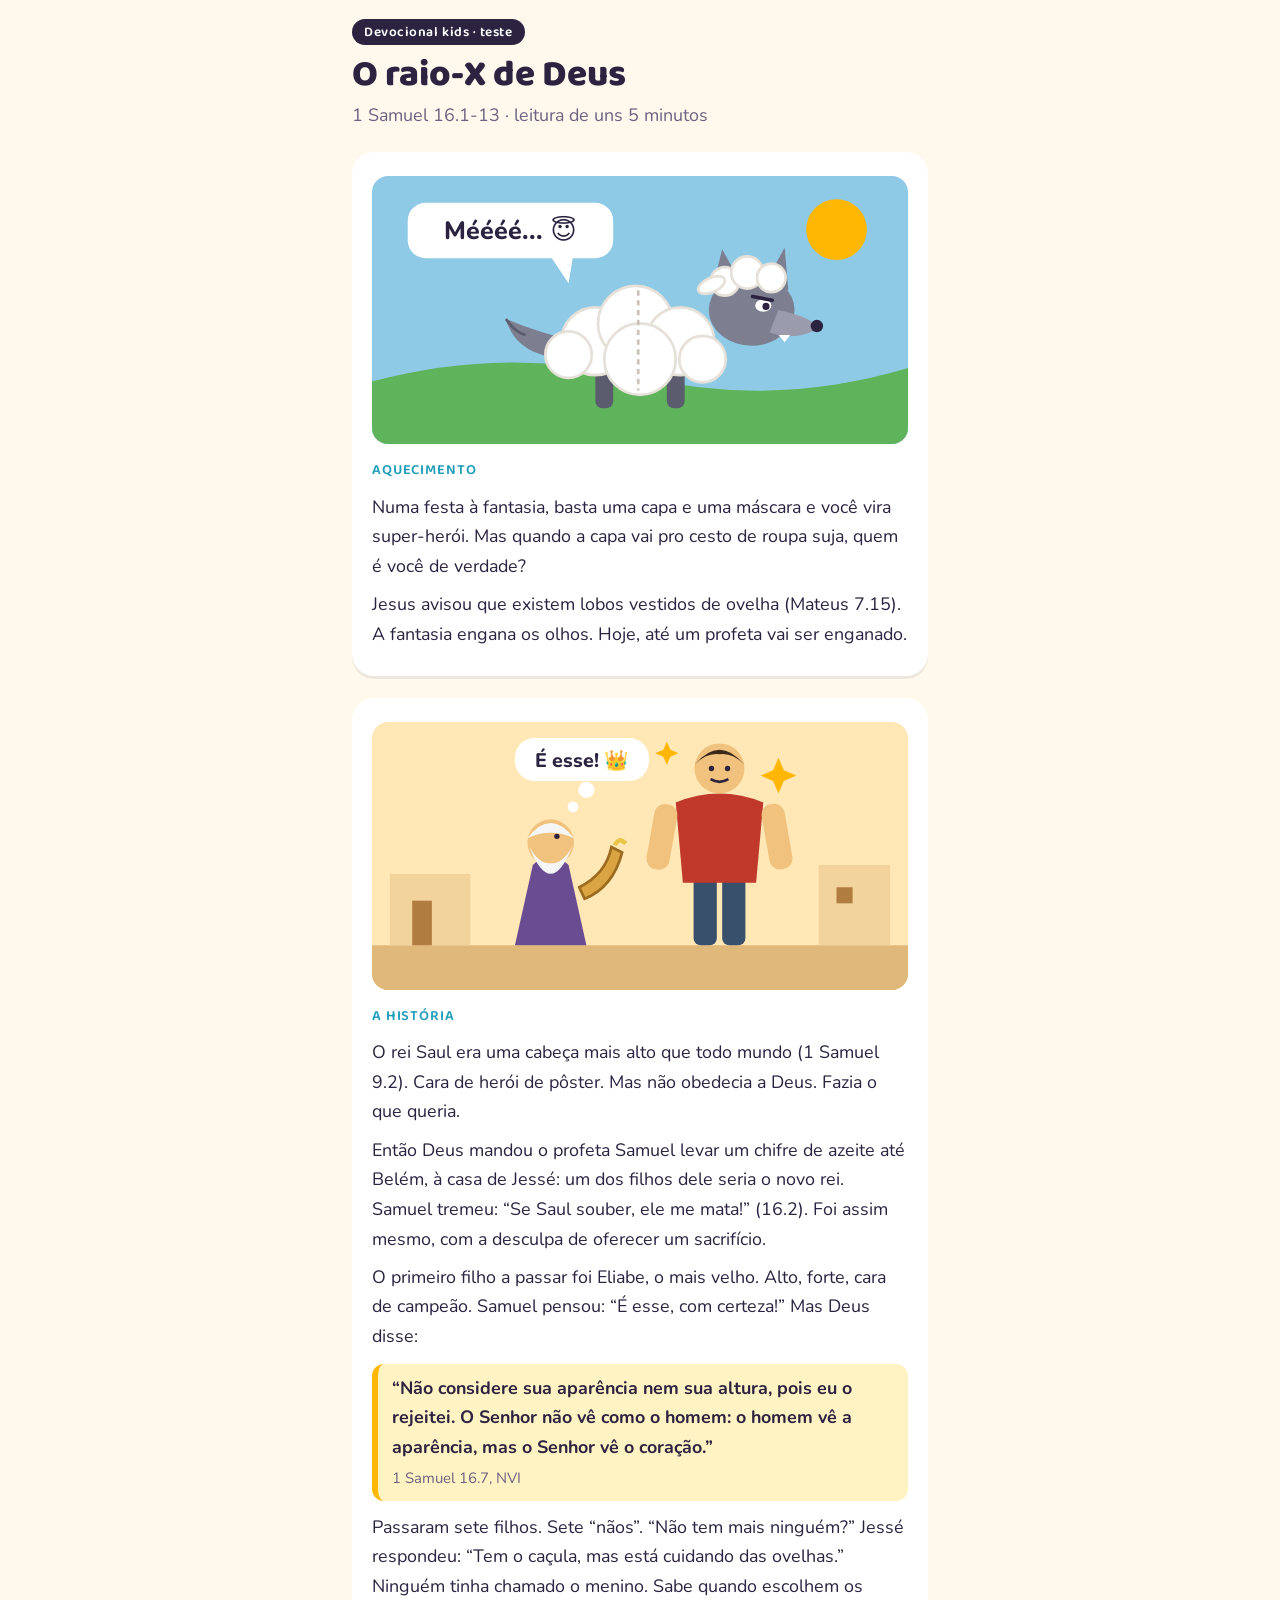
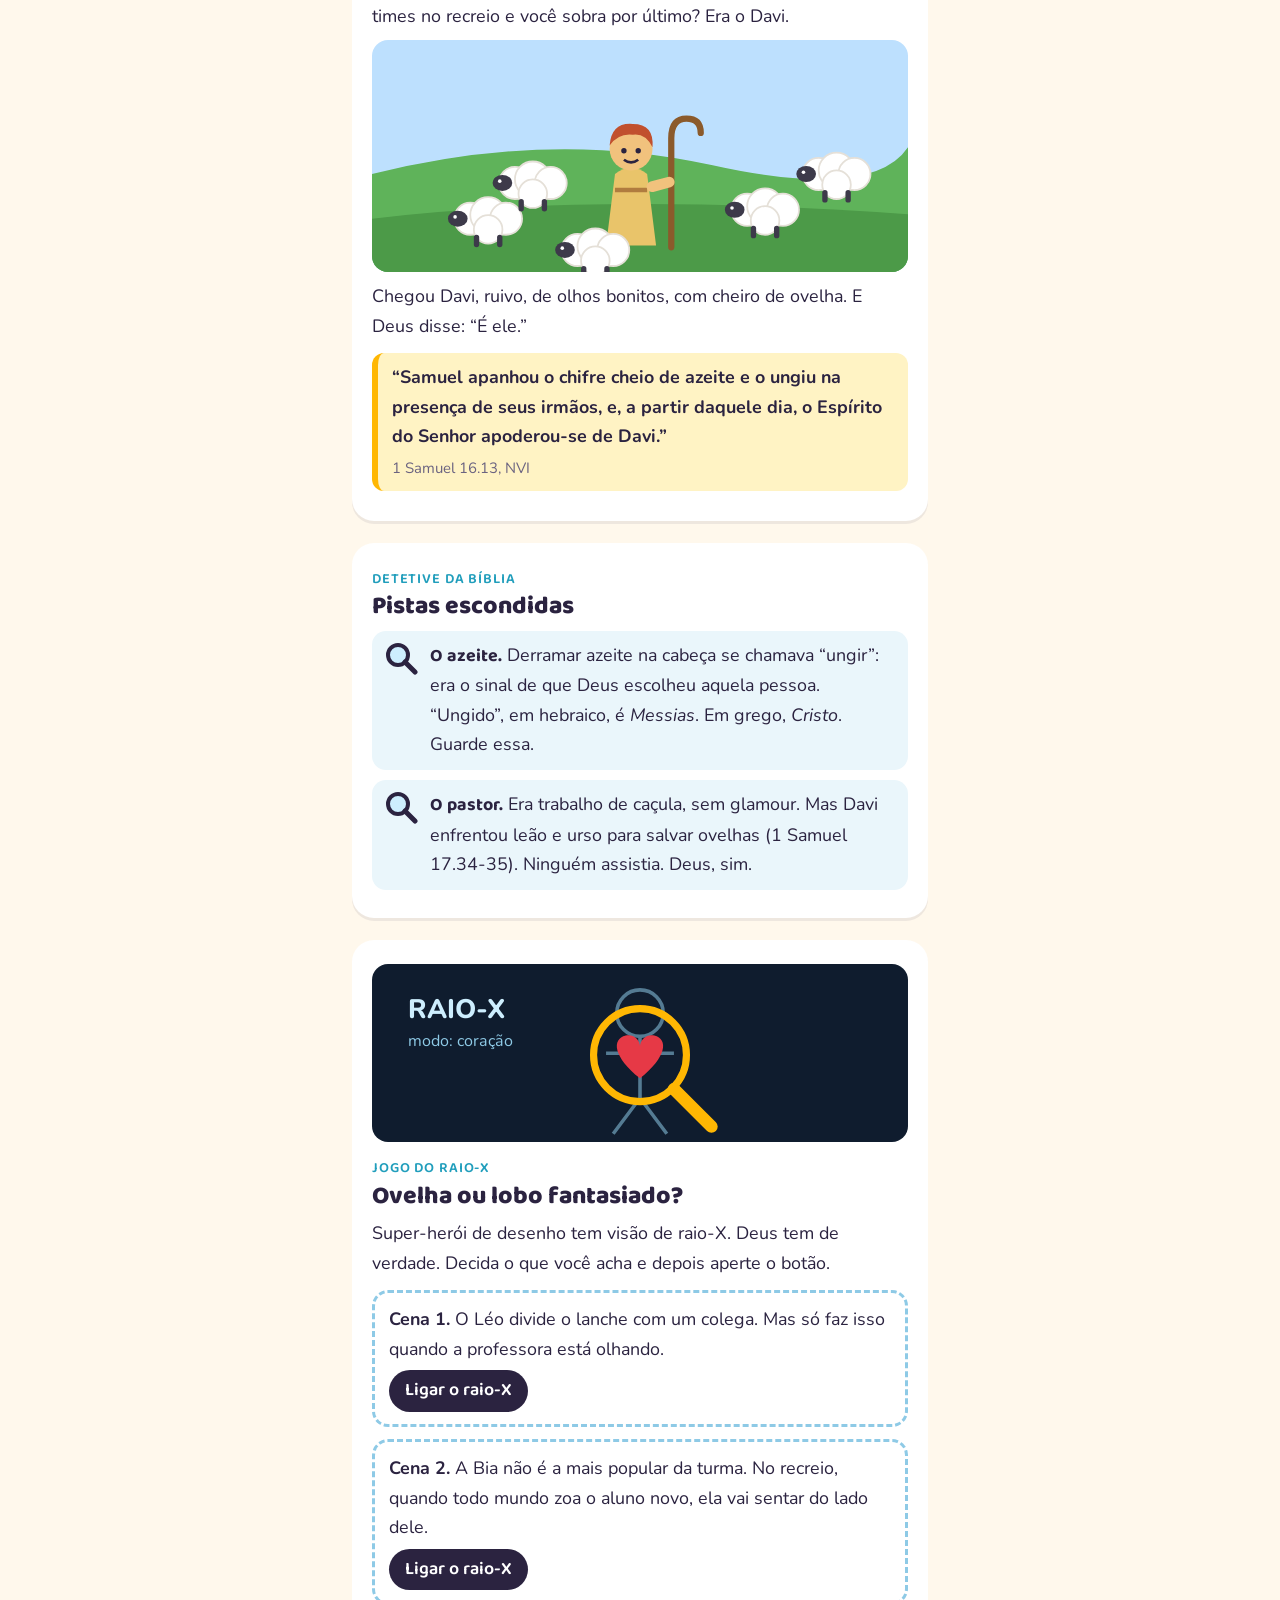
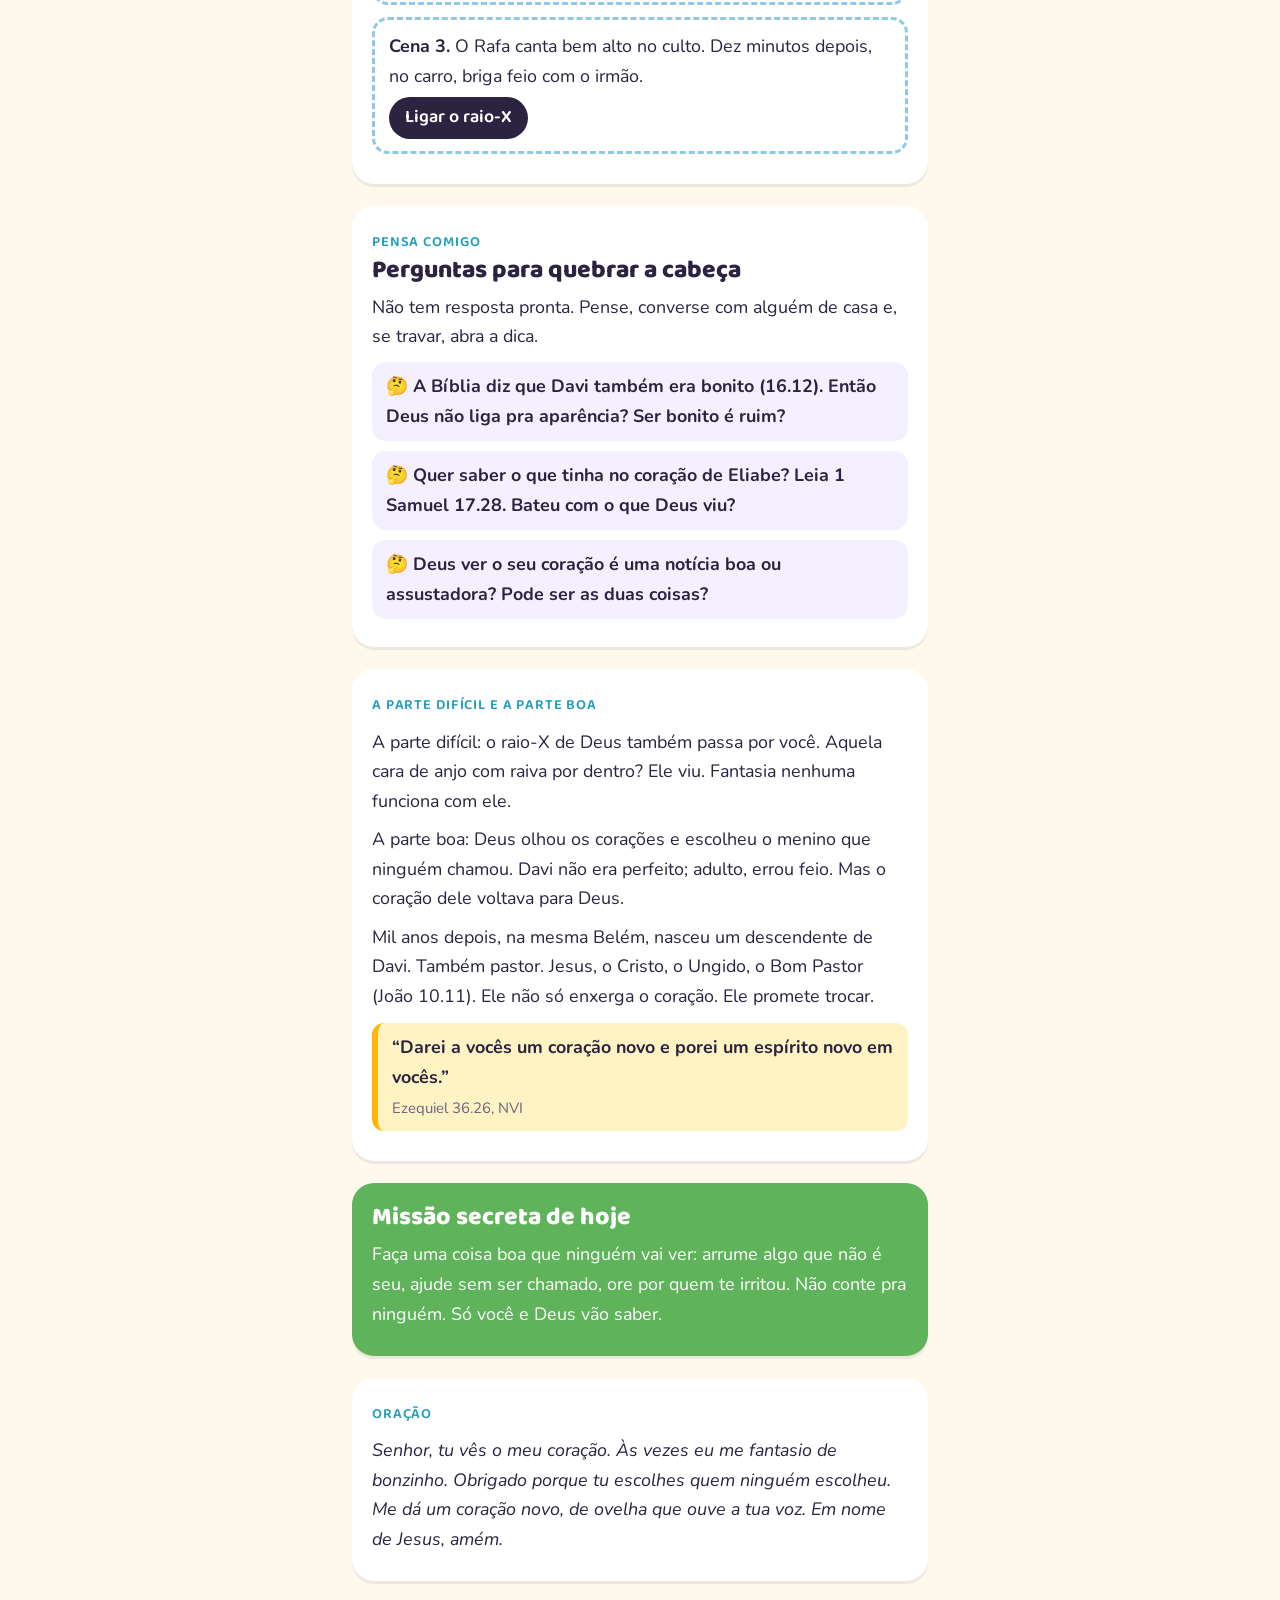
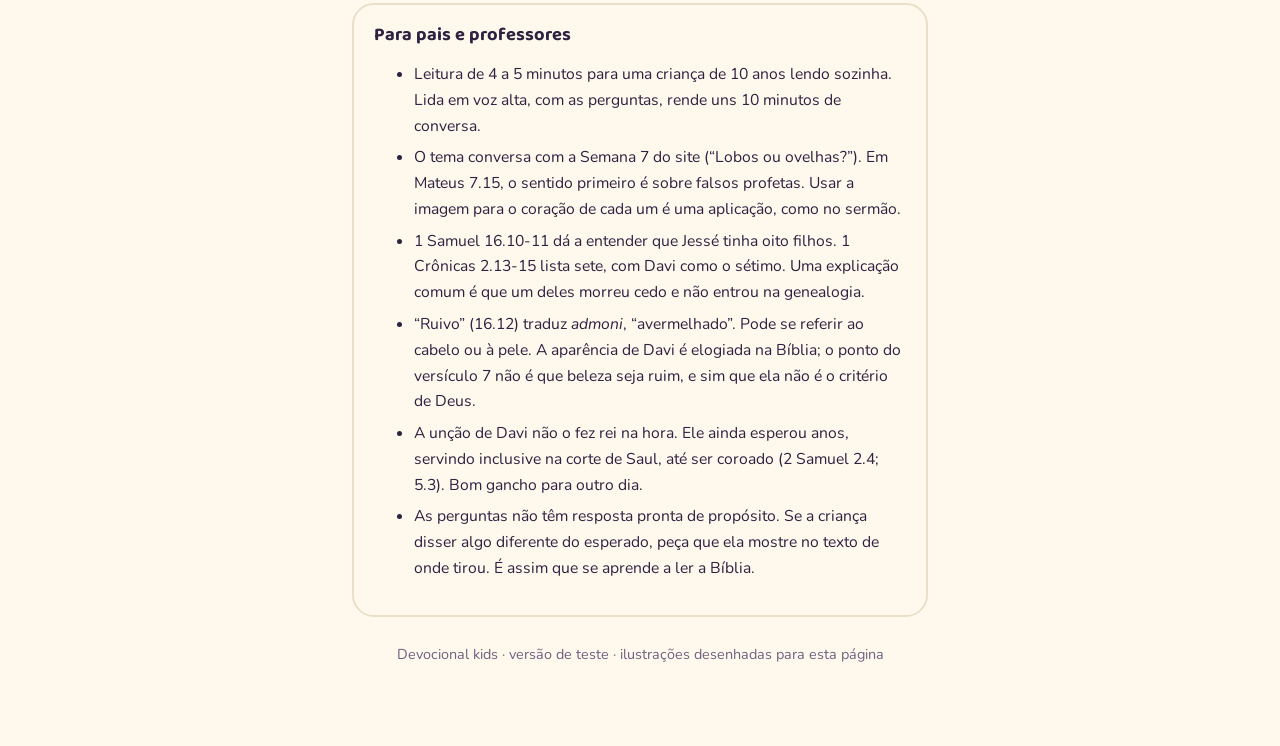
==== infantil/index.html @ 049cebd3 "Devocional infantil (teste): O raio-X de Deus, 1 Samuel 16 Página separada em /infantil/, sem mexer " ====
<!doctype html>
<html lang="pt-BR">
<head>
<meta charset="utf-8">
<meta name="viewport" content="width=device-width, initial-scale=1, viewport-fit=cover">
<title>O raio-X de Deus · Devocional infantil (teste)</title>
<link rel="preconnect" href="https://fonts.googleapis.com">
<link rel="preconnect" href="https://fonts.gstatic.com" crossorigin>
<link rel="stylesheet" href="https://fonts.googleapis.com/css2?family=Baloo+2:wght@600;800&family=Nunito:wght@400;700&display=swap">
<style>
:root{
  --bg:#fff8ec; --card:#ffffff; --ink:#2b2340; --muted:#6b6380;
  --sol:#ffb703; --ceu:#8ecae6; --mar:#219ebc; --grama:#5fb35a; --lobo:#7d7f91; --cor:#e63946;
  --titulo:"Baloo 2","Trebuchet MS",system-ui,sans-serif;
  --texto:"Nunito","Segoe UI",system-ui,sans-serif;
}
*{box-sizing:border-box}
body{margin:0;background:var(--bg);color:var(--ink);font-family:var(--texto);font-size:1.12rem;line-height:1.65}
.wrap{max-width:38rem;margin:0 auto;padding:16px max(16px,env(safe-area-inset-left)) 64px}
a{color:var(--mar)}
h1,h2,h3{font-family:var(--titulo);line-height:1.15;margin:0}
h1{font-size:2.3rem;font-weight:800}
h2{font-size:1.55rem;font-weight:800;margin-bottom:.4rem}
.selo{display:inline-block;font-family:var(--titulo);font-weight:600;font-size:.85rem;letter-spacing:.04em;background:var(--ink);color:#fff;border-radius:99px;padding:2px 12px}
.sub{color:var(--muted);margin:.3rem 0 0}
.bloco{background:var(--card);border-radius:22px;padding:20px 20px 18px;margin-top:22px;box-shadow:0 3px 0 rgba(43,35,64,.08)}
.bloco p{margin:.55rem 0}
.ilus{display:block;width:100%;height:auto;border-radius:16px;margin:4px 0 10px}
.etapa{font-family:var(--titulo);font-weight:600;font-size:.9rem;text-transform:uppercase;letter-spacing:.06em;color:var(--mar)}
.verso{background:#fff3c4;border-left:6px solid var(--sol);border-radius:12px;padding:10px 14px;margin:12px 0;font-weight:700}
.verso small{display:block;font-weight:400;color:var(--muted);margin-top:4px}
.pista{display:flex;gap:12px;align-items:flex-start;background:#eaf6fb;border-radius:14px;padding:10px 12px;margin:10px 0}
.pista b{font-family:var(--titulo)}
.lupa{flex:0 0 34px}
details{background:#f4f0ff;border-radius:14px;padding:10px 14px;margin:10px 0}
details summary{cursor:pointer;font-weight:700;list-style:none}
details summary::-webkit-details-marker{display:none}
details summary::before{content:"🤔 ";}
details[open] summary::before{content:"💡 ";}
details .dica{margin:.5rem 0 0;color:#3d3460}
.dica::before{content:"Dica: ";font-weight:700}
.raio{border:3px dashed var(--ceu);border-radius:16px;padding:12px 14px;margin:12px 0}
.raio button{font:inherit;font-family:var(--titulo);font-weight:600;background:var(--ink);color:#fff;border:0;border-radius:99px;padding:6px 16px;cursor:pointer;margin-top:6px}
.raio button[aria-expanded="true"]{background:var(--mar)}
.raio .dentro{display:none;margin-top:10px;background:#0f1c2e;color:#cdeefe;border-radius:12px;padding:10px 12px;font-size:1.02rem}
.raio .dentro.on{display:block}
.desafio{background:var(--grama);color:#fff}
.desafio h2{color:#fff}
.oracao{font-style:italic}
.pais{background:transparent;box-shadow:none;border:2px solid #eadfca;font-size:.98rem}
.pais li{margin:.35rem 0}
.rodape{text-align:center;color:var(--muted);font-size:.9rem;margin-top:26px}
button:focus-visible,summary:focus-visible,a:focus-visible{outline:3px solid var(--sol);outline-offset:2px}
</style>
</head>
<body>
<main class="wrap">

  <span class="selo">Devocional kids · teste</span>
  <h1 style="margin-top:8px">O raio-X de Deus</h1>
  <p class="sub">1 Samuel 16.1-13 · leitura de uns 5 minutos</p>

  <!-- 1. AQUECIMENTO -->
  <section class="bloco">
    <svg class="ilus" viewBox="0 0 600 300" role="img" aria-label="Um lobo usando uma fantasia de ovelha, com o rabo cinza aparecendo para fora">
      <rect width="600" height="300" fill="#8ecae6"/>
      <circle cx="520" cy="60" r="34" fill="#ffb703"/>
      <path d="M0 230 Q150 190 300 225 T600 215 V300 H0Z" fill="#5fb35a"/>
      <!-- rabo de lobo escapando -->
      <path d="M215 205 Q160 200 150 160 Q185 175 228 185Z" fill="#7d7f91"/>
      <path d="M150 160 Q160 175 172 178" stroke="#5b5d6e" stroke-width="3" fill="none"/>
      <!-- pernas -->
      <rect x="250" y="215" width="20" height="45" rx="8" fill="#5b5d6e"/>
      <rect x="330" y="215" width="20" height="45" rx="8" fill="#5b5d6e"/>
      <!-- corpo de lã (fantasia) -->
      <g fill="#ffffff" stroke="#e5e0d8" stroke-width="3">
        <circle cx="250" cy="185" r="38"/><circle cx="295" cy="165" r="42"/><circle cx="345" cy="185" r="38"/>
        <circle cx="300" cy="205" r="40"/><circle cx="220" cy="200" r="26"/><circle cx="370" cy="205" r="26"/>
      </g>
      <!-- ziper da fantasia -->
      <path d="M298 128 V240" stroke="#c9c2b6" stroke-width="3" stroke-dasharray="6 5"/>
      <!-- cabeça de lobo -->
      <path d="M380 130 L392 82 L412 118Z" fill="#7d7f91"/>
      <path d="M440 120 L462 80 L466 128Z" fill="#7d7f91"/>
      <ellipse cx="425" cy="150" rx="48" ry="40" fill="#7d7f91"/>
      <path d="M455 150 Q500 160 498 172 Q470 185 445 175Z" fill="#9a9cae"/>
      <circle cx="498" cy="168" r="7" fill="#2b2340"/>
      <path d="M455 178 L462 186 L468 178" fill="#fff"/>
      <!-- capuz de ovelha por cima da cabeça -->
      <g fill="#ffffff" stroke="#e5e0d8" stroke-width="3">
        <circle cx="395" cy="118" r="16"/><circle cx="420" cy="108" r="18"/><circle cx="447" cy="114" r="16"/>
      </g>
      <ellipse cx="380" cy="122" rx="16" ry="8" fill="#fff" stroke="#e5e0d8" stroke-width="3" transform="rotate(-25 380 122)"/>
      <!-- olho espertinho -->
      <ellipse cx="438" cy="145" rx="9" ry="7" fill="#fff"/>
      <circle cx="441" cy="146" r="4" fill="#2b2340"/>
      <path d="M426 135 L448 139" stroke="#2b2340" stroke-width="4" stroke-linecap="round"/>
      <!-- balão -->
      <rect x="40" y="30" width="230" height="62" rx="20" fill="#fff"/>
      <path d="M200 90 L220 120 L225 90Z" fill="#fff"/>
      <text x="155" y="70" text-anchor="middle" font-family="Baloo 2, sans-serif" font-size="28" font-weight="800" fill="#2b2340">Méééé... 😇</text>
    </svg>
    <span class="etapa">Aquecimento</span>
    <p>Numa festa à fantasia, basta uma capa e uma máscara e você vira super-herói. Mas quando a capa vai pro cesto de roupa suja, quem é você de verdade?</p>
    <p>Jesus avisou que existem lobos vestidos de ovelha (Mateus 7.15). A fantasia engana os olhos. Hoje, até um profeta vai ser enganado.</p>
  </section>

  <!-- 2. A HISTÓRIA -->
  <section class="bloco">
    <svg class="ilus" viewBox="0 0 600 300" role="img" aria-label="O profeta Samuel, idoso, segurando um chifre de azeite e olhando para cima, para Eliabe, alto e forte">
      <rect width="600" height="300" fill="#ffe8b6"/>
      <path d="M0 250 H600 V300 H0Z" fill="#e0b97a"/>
      <!-- casinhas de Belém -->
      <rect x="20" y="170" width="90" height="80" fill="#f2d39b"/><rect x="45" y="200" width="22" height="50" fill="#b07c3f"/>
      <rect x="500" y="160" width="80" height="90" fill="#f2d39b"/><rect x="520" y="185" width="18" height="18" fill="#b07c3f"/>
      <!-- Samuel -->
      <path d="M160 250 L180 160 Q200 140 220 160 L240 250Z" fill="#6a4c93"/>
      <circle cx="200" cy="135" r="26" fill="#f1c27d"/>
      <path d="M176 140 Q200 200 224 140 Q212 160 200 158 Q188 160 176 140Z" fill="#f5f5f5"/>
      <path d="M174 130 Q200 96 226 130 Q200 118 174 130Z" fill="#f5f5f5"/>
      <circle cx="207" cy="128" r="3" fill="#2b2340"/>
      <!-- chifre de azeite -->
      <path d="M232 185 Q262 170 268 140 L280 146 Q270 185 238 198Z" fill="#d9a441" stroke="#9c6b1f" stroke-width="3"/>
      <path d="M272 138 Q276 128 284 136" stroke="#e8c547" stroke-width="5" fill="none"/>
      <!-- Eliabe, alto -->
      <rect x="360" y="170" width="26" height="80" rx="8" fill="#38506b"/>
      <rect x="392" y="170" width="26" height="80" rx="8" fill="#38506b"/>
      <path d="M340 90 Q389 70 438 90 L430 180 H348Z" fill="#c0392b"/>
      <rect x="318" y="92" width="26" height="74" rx="12" fill="#f1c27d" transform="rotate(10 330 92)"/>
      <rect x="434" y="92" width="26" height="74" rx="12" fill="#f1c27d" transform="rotate(-10 446 92)"/>
      <circle cx="389" cy="52" r="28" fill="#f1c27d"/>
      <path d="M361 48 Q389 14 417 48 Q404 34 389 36 Q374 34 361 48Z" fill="#3b2a1a"/>
      <circle cx="380" cy="52" r="3" fill="#2b2340"/><circle cx="398" cy="52" r="3" fill="#2b2340"/>
      <path d="M379 64 Q389 70 399 64" stroke="#2b2340" stroke-width="3" fill="none"/>
      <!-- brilho de "campeão" -->
      <g fill="#ffb703"><path d="M455 40 l6 14 l14 6 l-14 6 l-6 14 l-6-14 l-14-6 l14-6Z"/><path d="M330 22 l4 9 l9 4 l-9 4 l-4 9 l-4-9 l-9-4 l9-4Z"/></g>
      <!-- balão de pensamento -->
      <circle cx="225" cy="95" r="6" fill="#fff"/><circle cx="240" cy="76" r="9" fill="#fff"/>
      <rect x="160" y="18" width="150" height="48" rx="22" fill="#fff"/>
      <text x="235" y="50" text-anchor="middle" font-family="Baloo 2, sans-serif" font-size="22" font-weight="800" fill="#2b2340">É esse! 👑</text>
    </svg>
    <span class="etapa">A história</span>
    <p>O rei Saul era uma cabeça mais alto que todo mundo (1 Samuel 9.2). Cara de herói de pôster. Mas não obedecia a Deus. Fazia o que queria.</p>
    <p>Então Deus mandou o profeta Samuel levar um chifre de azeite até Belém, à casa de Jessé: um dos filhos dele seria o novo rei. Samuel tremeu: “Se Saul souber, ele me mata!” (16.2). Foi assim mesmo, com a desculpa de oferecer um sacrifício.</p>
    <p>O primeiro filho a passar foi Eliabe, o mais velho. Alto, forte, cara de campeão. Samuel pensou: “É esse, com certeza!” Mas Deus disse:</p>
    <div class="verso">“Não considere sua aparência nem sua altura, pois eu o rejeitei. O Senhor não vê como o homem: o homem vê a aparência, mas o Senhor vê o coração.”<small>1 Samuel 16.7, NVI</small></div>
    <p>Passaram sete filhos. Sete “nãos”. “Não tem mais ninguém?” Jessé respondeu: “Tem o caçula, mas está cuidando das ovelhas.” Ninguém tinha chamado o menino. Sabe quando escolhem os times no recreio e você sobra por último? Era o Davi.</p>

    <svg class="ilus" viewBox="0 0 600 260" role="img" aria-label="O menino Davi no pasto com seu cajado, cercado de ovelhas">
      <rect width="600" height="260" fill="#bde0fe"/>
      <path d="M0 150 Q200 100 380 140 T600 120 V260 H0Z" fill="#5fb35a"/>
      <path d="M0 200 Q250 170 600 195 V260 H0Z" fill="#4c9a48"/>
      <!-- Davi -->
      <path d="M262 230 L272 150 Q290 136 308 150 L318 230Z" fill="#e9c46a"/>
      <path d="M272 168 L308 168" stroke="#b07c3f" stroke-width="5"/>
      <circle cx="290" cy="122" r="24" fill="#f1c27d"/>
      <path d="M266 118 Q268 92 292 94 Q316 94 314 120 Q306 104 292 106 Q276 104 266 118Z" fill="#c1502e"/>
      <circle cx="282" cy="124" r="3" fill="#2b2340"/><circle cx="298" cy="124" r="3" fill="#2b2340"/>
      <path d="M282 134 Q290 140 298 134" stroke="#2b2340" stroke-width="3" fill="none"/>
      <!-- cajado -->
      <path d="M335 232 V110 Q335 88 352 88 Q368 88 368 104" stroke="#8b5a2b" stroke-width="7" fill="none" stroke-linecap="round"/>
      <rect x="306" y="160" width="32" height="12" rx="6" fill="#f1c27d" transform="rotate(-15 306 160)"/>
      <!-- ovelhas -->
      <defs><g id="ov">
        <g fill="#fff" stroke="#e5e0d8" stroke-width="2"><circle cx="0" cy="0" r="18"/><circle cx="20" cy="-4" r="20"/><circle cx="40" cy="0" r="18"/><circle cx="20" cy="12" r="16"/></g>
        <ellipse cx="-14" cy="0" rx="11" ry="9" fill="#3d3a4a"/><circle cx="-17" cy="-2" r="2" fill="#fff"/>
        <rect x="4" y="18" width="6" height="14" rx="3" fill="#3d3a4a"/><rect x="30" y="18" width="6" height="14" rx="3" fill="#3d3a4a"/>
      </g></defs>
      <use href="#ov" x="110" y="200"/>
      <use href="#ov" x="160" y="160"/>
      <use href="#ov" x="420" y="190"/>
      <use href="#ov" x="500" y="150"/>
      <use href="#ov" x="230" y="235"/>
    </svg>

    <p>Chegou Davi, ruivo, de olhos bonitos, com cheiro de ovelha. E Deus disse: “É ele.”</p>
    <div class="verso">“Samuel apanhou o chifre cheio de azeite e o ungiu na presença de seus irmãos, e, a partir daquele dia, o Espírito do Senhor apoderou-se de Davi.”<small>1 Samuel 16.13, NVI</small></div>
  </section>

  <!-- 3. DETETIVE -->
  <section class="bloco">
    <span class="etapa">Detetive da Bíblia</span>
    <h2>Pistas escondidas</h2>
    <div class="pista">
      <svg class="lupa" viewBox="0 0 34 34" aria-hidden="true"><circle cx="14" cy="14" r="10" fill="#cdeefe" stroke="#2b2340" stroke-width="4"/><path d="M21 21 L31 31" stroke="#2b2340" stroke-width="5" stroke-linecap="round"/></svg>
      <p style="margin:0"><b>O azeite.</b> Derramar azeite na cabeça se chamava “ungir”: era o sinal de que Deus escolheu aquela pessoa. “Ungido”, em hebraico, é <i>Messias</i>. Em grego, <i>Cristo</i>. Guarde essa.</p>
    </div>
    <div class="pista">
      <svg class="lupa" viewBox="0 0 34 34" aria-hidden="true"><circle cx="14" cy="14" r="10" fill="#cdeefe" stroke="#2b2340" stroke-width="4"/><path d="M21 21 L31 31" stroke="#2b2340" stroke-width="5" stroke-linecap="round"/></svg>
      <p style="margin:0"><b>O pastor.</b> Era trabalho de caçula, sem glamour. Mas Davi enfrentou leão e urso para salvar ovelhas (1 Samuel 17.34-35). Ninguém assistia. Deus, sim.</p>
    </div>
  </section>

  <!-- 4. RAIO-X -->
  <section class="bloco">
    <svg class="ilus" viewBox="0 0 600 200" role="img" aria-label="Uma lupa mostrando um coração por dentro de uma pessoa desenhada">
      <rect width="600" height="200" fill="#0f1c2e"/>
      <g stroke="#8ecae6" stroke-width="4" fill="none" opacity=".55">
        <circle cx="300" cy="55" r="26"/><path d="M300 81 V150 M262 100 H338 M300 150 L270 190 M300 150 L330 190"/>
      </g>
      <path d="M300 128 C270 104 268 84 284 80 C294 78 300 86 300 92 C300 86 306 78 316 80 C332 84 330 104 300 128Z" fill="#e63946"/>
      <circle cx="300" cy="102" r="52" fill="none" stroke="#ffb703" stroke-width="8"/>
      <path d="M338 140 L380 182" stroke="#ffb703" stroke-width="14" stroke-linecap="round"/>
      <text x="40" y="60" font-family="Baloo 2, sans-serif" font-size="30" font-weight="800" fill="#cdeefe">RAIO-X</text>
      <text x="40" y="92" font-family="Nunito, sans-serif" font-size="18" fill="#8ecae6">modo: coração</text>
    </svg>
    <span class="etapa">Jogo do raio-X</span>
    <h2>Ovelha ou lobo fantasiado?</h2>
    <p>Super-herói de desenho tem visão de raio-X. Deus tem de verdade. Decida o que você acha e depois aperte o botão.</p>

    <div class="raio">
      <p style="margin:0"><b>Cena 1.</b> O Léo divide o lanche com um colega. Mas só faz isso quando a professora está olhando.</p>
      <button type="button" aria-expanded="false">Ligar o raio-X</button>
      <div class="dentro">Por fora, ovelha. Por dentro, o Léo quer elogio. Dividir é bom, mas Deus também olha o <b>porquê</b>.</div>
    </div>
    <div class="raio">
      <p style="margin:0"><b>Cena 2.</b> A Bia não é a mais popular da turma. No recreio, quando todo mundo zoa o aluno novo, ela vai sentar do lado dele.</p>
      <button type="button" aria-expanded="false">Ligar o raio-X</button>
      <div class="dentro">Igual ao Davi no pasto: ninguém aplaudiu, mas ela protegeu a ovelha sozinha.</div>
    </div>
    <div class="raio">
      <p style="margin:0"><b>Cena 3.</b> O Rafa canta bem alto no culto. Dez minutos depois, no carro, briga feio com o irmão.</p>
      <button type="button" aria-expanded="false">Ligar o raio-X</button>
      <div class="dentro">Difícil, né? Cantar não era fingimento. Mas o carro mostrou um pedaço do coração que o culto escondia. Quem nunca? Por isso todo mundo precisa de Jesus.</div>
    </div>
  </section>

  <!-- 5. PENSAR -->
  <section class="bloco">
    <span class="etapa">Pensa comigo</span>
    <h2>Perguntas para quebrar a cabeça</h2>
    <p>Não tem resposta pronta. Pense, converse com alguém de casa e, se travar, abra a dica.</p>
    <details>
      <summary>A Bíblia diz que Davi também era bonito (16.12). Então Deus não liga pra aparência? Ser bonito é ruim?</summary>
      <p class="dica">Eliabe e Davi eram bonitos. Deus não é contra a aparência, só não usa ela como régua. O que ele mediu, então?</p>
    </details>
    <details>
      <summary>Quer saber o que tinha no coração de Eliabe? Leia 1 Samuel 17.28. Bateu com o que Deus viu?</summary>
      <p class="dica">Repare como ele fala com o irmão caçula. O coração sempre acaba aparecendo.</p>
    </details>
    <details>
      <summary>Deus ver o seu coração é uma notícia boa ou assustadora? Pode ser as duas coisas?</summary>
      <p class="dica">No esconde-esconde com Deus, ninguém ganha. Isso assusta quando a gente esconde alguma coisa. E acalma quando ninguém mais entende o que a gente sente.</p>
    </details>
  </section>

  <!-- 6. CONFRONTO E RECONCILIAÇÃO -->
  <section class="bloco">
    <span class="etapa">A parte difícil e a parte boa</span>
    <p>A parte difícil: o raio-X de Deus também passa por você. Aquela cara de anjo com raiva por dentro? Ele viu. Fantasia nenhuma funciona com ele.</p>
    <p>A parte boa: Deus olhou os corações e escolheu o menino que ninguém chamou. Davi não era perfeito; adulto, errou feio. Mas o coração dele voltava para Deus.</p>
    <p>Mil anos depois, na mesma Belém, nasceu um descendente de Davi. Também pastor. Jesus, o Cristo, o Ungido, o Bom Pastor (João 10.11). Ele não só enxerga o coração. Ele promete trocar.</p>
    <div class="verso">“Darei a vocês um coração novo e porei um espírito novo em vocês.”<small>Ezequiel 36.26, NVI</small></div>
  </section>

  <!-- 7. DESAFIO -->
  <section class="bloco desafio">
    <h2>Missão secreta de hoje</h2>
    <p>Faça uma coisa boa que ninguém vai ver: arrume algo que não é seu, ajude sem ser chamado, ore por quem te irritou. Não conte pra ninguém. Só você e Deus vão saber.</p>
  </section>

  <section class="bloco">
    <span class="etapa">Oração</span>
    <p class="oracao">Senhor, tu vês o meu coração. Às vezes eu me fantasio de bonzinho. Obrigado porque tu escolhes quem ninguém escolheu. Me dá um coração novo, de ovelha que ouve a tua voz. Em nome de Jesus, amém.</p>
  </section>

  <!-- PAIS -->
  <section class="bloco pais">
    <h3>Para pais e professores</h3>
    <ul>
      <li>Leitura de 4 a 5 minutos para uma criança de 10 anos lendo sozinha. Lida em voz alta, com as perguntas, rende uns 10 minutos de conversa.</li>
      <li>O tema conversa com a Semana 7 do site (“Lobos ou ovelhas?”). Em Mateus 7.15, o sentido primeiro é sobre falsos profetas. Usar a imagem para o coração de cada um é uma aplicação, como no sermão.</li>
      <li>1 Samuel 16.10-11 dá a entender que Jessé tinha oito filhos. 1 Crônicas 2.13-15 lista sete, com Davi como o sétimo. Uma explicação comum é que um deles morreu cedo e não entrou na genealogia.</li>
      <li>“Ruivo” (16.12) traduz <i>admoni</i>, “avermelhado”. Pode se referir ao cabelo ou à pele. A aparência de Davi é elogiada na Bíblia; o ponto do versículo 7 não é que beleza seja ruim, e sim que ela não é o critério de Deus.</li>
      <li>A unção de Davi não o fez rei na hora. Ele ainda esperou anos, servindo inclusive na corte de Saul, até ser coroado (2 Samuel 2.4; 5.3). Bom gancho para outro dia.</li>
      <li>As perguntas não têm resposta pronta de propósito. Se a criança disser algo diferente do esperado, peça que ela mostre no texto de onde tirou. É assim que se aprende a ler a Bíblia.</li>
    </ul>
  </section>

  <p class="rodape">Devocional kids · versão de teste · ilustrações desenhadas para esta página</p>
</main>
<script>
document.querySelectorAll('.raio button').forEach(function(b){
  b.addEventListener('click',function(){
    var d=b.nextElementSibling, on=!d.classList.contains('on');
    d.classList.toggle('on',on); b.setAttribute('aria-expanded',on);
    b.textContent=on?'Desligar o raio-X':'Ligar o raio-X';
  });
});
</script>
</body>
</html>
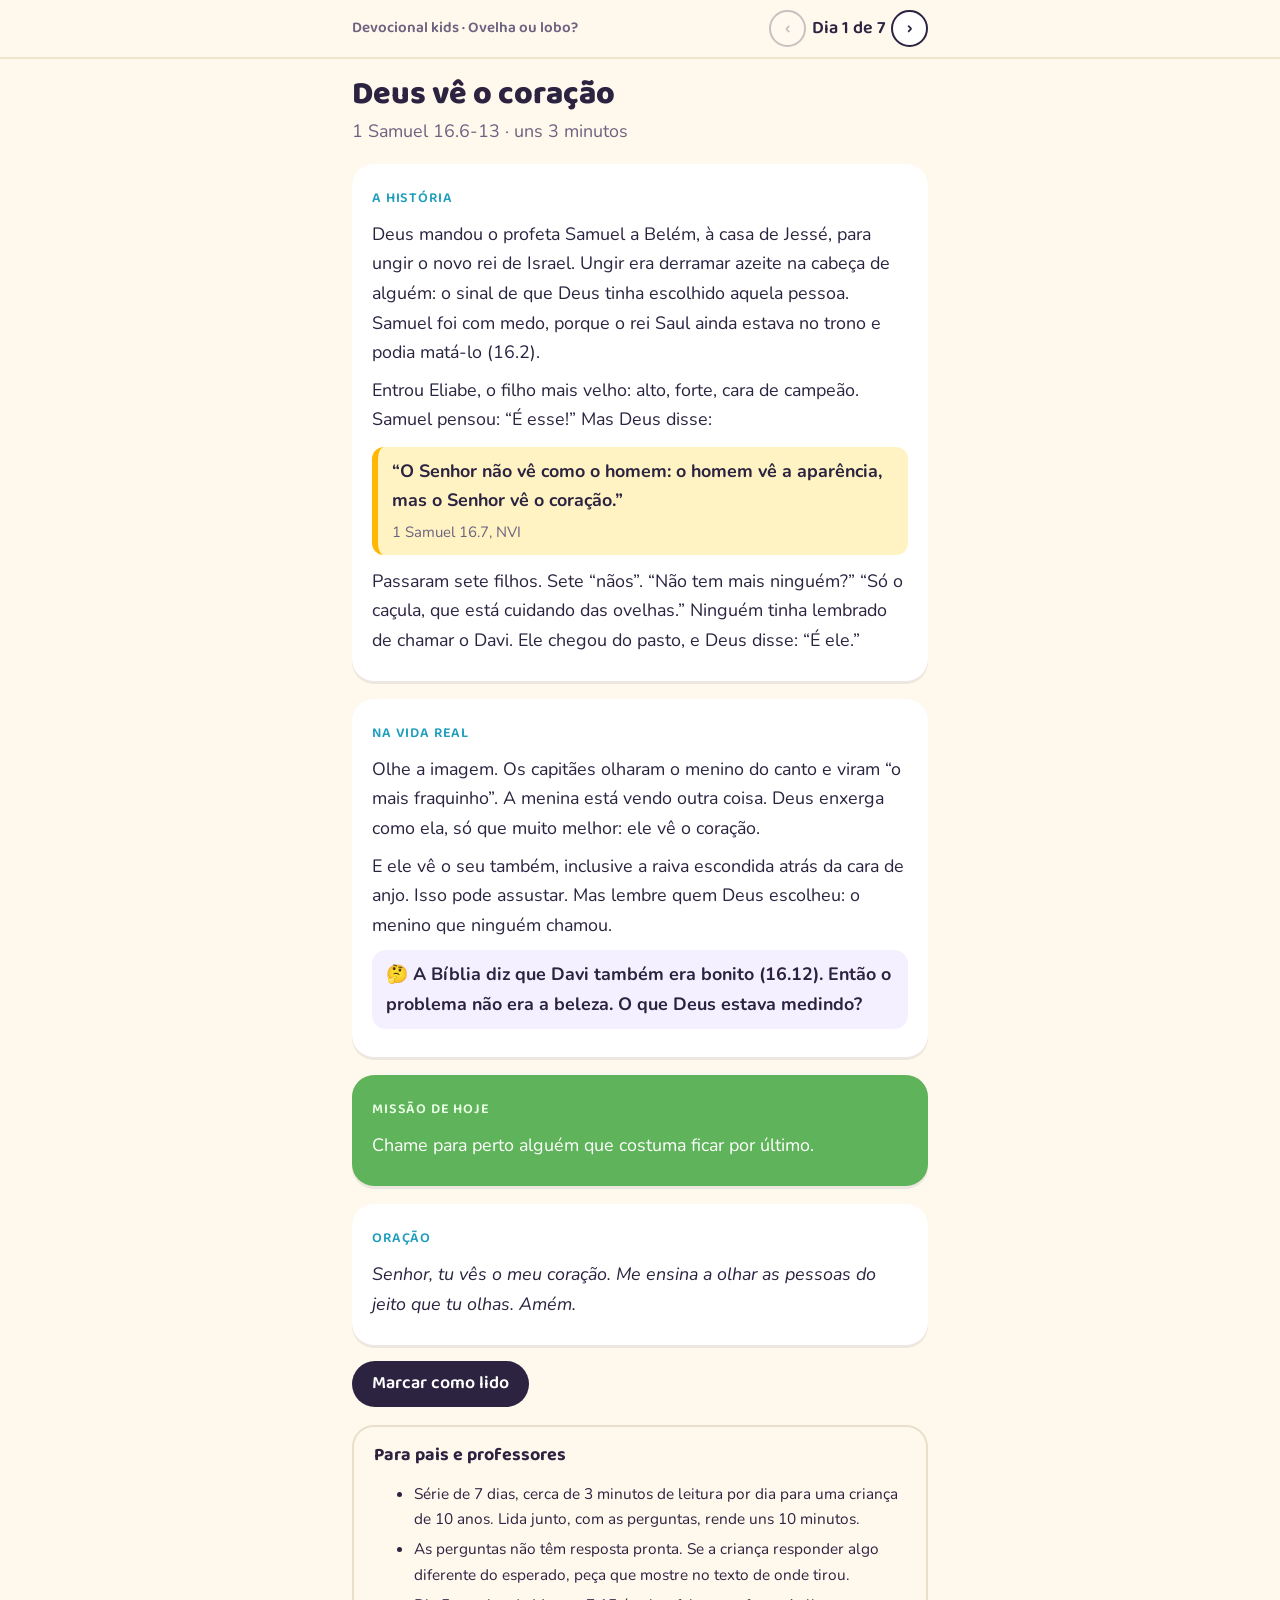
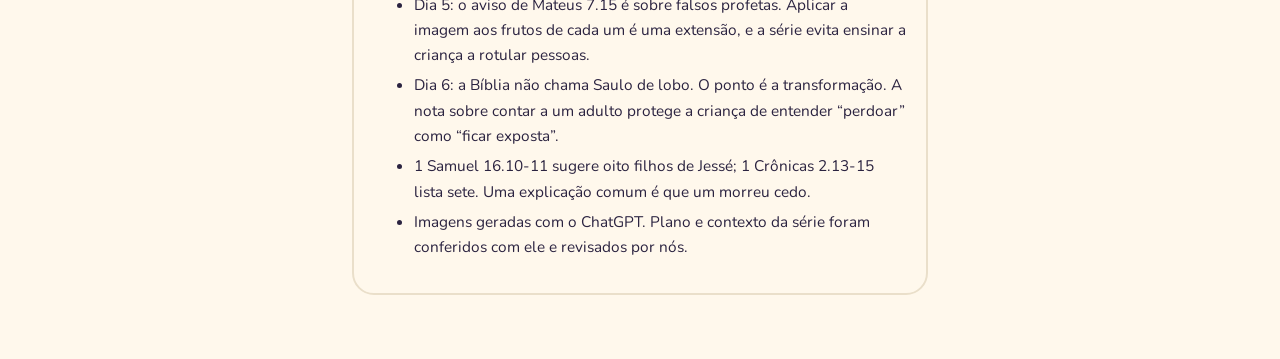
==== commit 83f855ba: "Devocional kids: série diária de 7 dias (Ovelha ou lobo?), textos mais curtos Co-Authored-By: Claude" ====
--- a/infantil/index.html
+++ b/infantil/index.html
@@ -3,290 +3,241 @@
 <head>
 <meta charset="utf-8">
 <meta name="viewport" content="width=device-width, initial-scale=1, viewport-fit=cover">
-<title>O raio-X de Deus · Devocional infantil (teste)</title>
+<title>Ovelha ou lobo? · Devocional kids</title>
 <link rel="preconnect" href="https://fonts.googleapis.com">
 <link rel="preconnect" href="https://fonts.gstatic.com" crossorigin>
 <link rel="stylesheet" href="https://fonts.googleapis.com/css2?family=Baloo+2:wght@600;800&family=Nunito:wght@400;700&display=swap">
 <style>
-:root{
-  --bg:#fff8ec; --card:#ffffff; --ink:#2b2340; --muted:#6b6380;
-  --sol:#ffb703; --ceu:#8ecae6; --mar:#219ebc; --grama:#5fb35a; --lobo:#7d7f91; --cor:#e63946;
-  --titulo:"Baloo 2","Trebuchet MS",system-ui,sans-serif;
-  --texto:"Nunito","Segoe UI",system-ui,sans-serif;
-}
+:root{--bg:#fff8ec;--card:#fff;--ink:#2b2340;--muted:#6b6380;--sol:#ffb703;--mar:#219ebc;--grama:#5fb35a;
+  --titulo:"Baloo 2","Trebuchet MS",system-ui,sans-serif;--texto:"Nunito","Segoe UI",system-ui,sans-serif}
 *{box-sizing:border-box}
 body{margin:0;background:var(--bg);color:var(--ink);font-family:var(--texto);font-size:1.12rem;line-height:1.65}
-.wrap{max-width:38rem;margin:0 auto;padding:16px max(16px,env(safe-area-inset-left)) 64px}
-a{color:var(--mar)}
+.wrap{max-width:38rem;margin:0 auto;padding:0 max(16px,env(safe-area-inset-left)) 64px}
 h1,h2,h3{font-family:var(--titulo);line-height:1.15;margin:0}
-h1{font-size:2.3rem;font-weight:800}
-h2{font-size:1.55rem;font-weight:800;margin-bottom:.4rem}
-.selo{display:inline-block;font-family:var(--titulo);font-weight:600;font-size:.85rem;letter-spacing:.04em;background:var(--ink);color:#fff;border-radius:99px;padding:2px 12px}
-.sub{color:var(--muted);margin:.3rem 0 0}
-.bloco{background:var(--card);border-radius:22px;padding:20px 20px 18px;margin-top:22px;box-shadow:0 3px 0 rgba(43,35,64,.08)}
-.bloco p{margin:.55rem 0}
-.ilus{display:block;width:100%;height:auto;border-radius:16px;margin:4px 0 10px}
-.etapa{font-family:var(--titulo);font-weight:600;font-size:.9rem;text-transform:uppercase;letter-spacing:.06em;color:var(--mar)}
+h1{font-size:2rem;font-weight:800}
+h2{font-size:1.4rem;font-weight:800;margin-bottom:.3rem}
+header{position:sticky;top:0;z-index:5;background:var(--bg);border-bottom:2px solid #f0e4cc}
+header .wrap{display:flex;align-items:center;justify-content:space-between;gap:10px;padding-top:10px;padding-bottom:10px}
+.serie{font-family:var(--titulo);font-weight:600;font-size:.95rem;color:var(--muted)}
+.nav{display:flex;gap:6px;align-items:center;font-family:var(--titulo);font-weight:600}
+.nav button{font:inherit;width:2.3rem;height:2.3rem;border-radius:50%;border:2px solid var(--ink);background:#fff;color:var(--ink);cursor:pointer}
+.nav button:disabled{opacity:.25;cursor:default}
+.nav span{min-width:4.6rem;text-align:center}
+.dia{display:none;padding-top:18px}
+.dia.on{display:block}
+.ref{color:var(--muted);margin:.2rem 0 0}
+.bloco{background:var(--card);border-radius:22px;padding:18px 20px;margin-top:18px;box-shadow:0 3px 0 rgba(43,35,64,.08)}
+.bloco p{margin:.5rem 0}
+.etapa{font-family:var(--titulo);font-weight:600;font-size:.88rem;text-transform:uppercase;letter-spacing:.06em;color:var(--mar)}
 .verso{background:#fff3c4;border-left:6px solid var(--sol);border-radius:12px;padding:10px 14px;margin:12px 0;font-weight:700}
 .verso small{display:block;font-weight:400;color:var(--muted);margin-top:4px}
-.pista{display:flex;gap:12px;align-items:flex-start;background:#eaf6fb;border-radius:14px;padding:10px 12px;margin:10px 0}
-.pista b{font-family:var(--titulo)}
-.lupa{flex:0 0 34px}
+figure{margin:4px 0 10px}
+figure img{display:block;width:100%;height:auto;border-radius:16px;background:#f0e4cc;aspect-ratio:3/2;object-fit:cover}
 details{background:#f4f0ff;border-radius:14px;padding:10px 14px;margin:10px 0}
 details summary{cursor:pointer;font-weight:700;list-style:none}
 details summary::-webkit-details-marker{display:none}
-details summary::before{content:"🤔 ";}
-details[open] summary::before{content:"💡 ";}
-details .dica{margin:.5rem 0 0;color:#3d3460}
+details summary::before{content:"🤔 "}
+details[open] summary::before{content:"💡 "}
+.dica{margin:.5rem 0 0}
 .dica::before{content:"Dica: ";font-weight:700}
-.raio{border:3px dashed var(--ceu);border-radius:16px;padding:12px 14px;margin:12px 0}
-.raio button{font:inherit;font-family:var(--titulo);font-weight:600;background:var(--ink);color:#fff;border:0;border-radius:99px;padding:6px 16px;cursor:pointer;margin-top:6px}
-.raio button[aria-expanded="true"]{background:var(--mar)}
-.raio .dentro{display:none;margin-top:10px;background:#0f1c2e;color:#cdeefe;border-radius:12px;padding:10px 12px;font-size:1.02rem}
-.raio .dentro.on{display:block}
-.desafio{background:var(--grama);color:#fff}
-.desafio h2{color:#fff}
+.missao{background:var(--grama);color:#fff}
+.missao .etapa{color:#eaffe6}
 .oracao{font-style:italic}
-.pais{background:transparent;box-shadow:none;border:2px solid #eadfca;font-size:.98rem}
-.pais li{margin:.35rem 0}
-.rodape{text-align:center;color:var(--muted);font-size:.9rem;margin-top:26px}
-button:focus-visible,summary:focus-visible,a:focus-visible{outline:3px solid var(--sol);outline-offset:2px}
+.lido{font:inherit;font-family:var(--titulo);font-weight:600;background:var(--ink);color:#fff;border:0;border-radius:99px;padding:8px 20px;margin-top:16px;cursor:pointer}
+.lido.ok{background:var(--grama)}
+.pais{background:transparent;box-shadow:none;border:2px solid #eadfca;font-size:.96rem}
+.pais li{margin:.3rem 0}
+button:focus-visible,summary:focus-visible{outline:3px solid var(--sol);outline-offset:2px}
 </style>
 </head>
 <body>
+<header><div class="wrap">
+  <span class="serie">Devocional kids · Ovelha ou lobo?</span>
+  <div class="nav"><button id="ant" aria-label="Dia anterior">‹</button><span id="cont">Dia 1 de 7</span><button id="prox" aria-label="Próximo dia">›</button></div>
+</div></header>
 <main class="wrap">
 
-  <span class="selo">Devocional kids · teste</span>
-  <h1 style="margin-top:8px">O raio-X de Deus</h1>
-  <p class="sub">1 Samuel 16.1-13 · leitura de uns 5 minutos</p>
-
-  <!-- 1. AQUECIMENTO -->
-  <section class="bloco">
-    <svg class="ilus" viewBox="0 0 600 300" role="img" aria-label="Um lobo usando uma fantasia de ovelha, com o rabo cinza aparecendo para fora">
-      <rect width="600" height="300" fill="#8ecae6"/>
-      <circle cx="520" cy="60" r="34" fill="#ffb703"/>
-      <path d="M0 230 Q150 190 300 225 T600 215 V300 H0Z" fill="#5fb35a"/>
-      <!-- rabo de lobo escapando -->
-      <path d="M215 205 Q160 200 150 160 Q185 175 228 185Z" fill="#7d7f91"/>
-      <path d="M150 160 Q160 175 172 178" stroke="#5b5d6e" stroke-width="3" fill="none"/>
-      <!-- pernas -->
-      <rect x="250" y="215" width="20" height="45" rx="8" fill="#5b5d6e"/>
-      <rect x="330" y="215" width="20" height="45" rx="8" fill="#5b5d6e"/>
-      <!-- corpo de lã (fantasia) -->
-      <g fill="#ffffff" stroke="#e5e0d8" stroke-width="3">
-        <circle cx="250" cy="185" r="38"/><circle cx="295" cy="165" r="42"/><circle cx="345" cy="185" r="38"/>
-        <circle cx="300" cy="205" r="40"/><circle cx="220" cy="200" r="26"/><circle cx="370" cy="205" r="26"/>
-      </g>
-      <!-- ziper da fantasia -->
-      <path d="M298 128 V240" stroke="#c9c2b6" stroke-width="3" stroke-dasharray="6 5"/>
-      <!-- cabeça de lobo -->
-      <path d="M380 130 L392 82 L412 118Z" fill="#7d7f91"/>
-      <path d="M440 120 L462 80 L466 128Z" fill="#7d7f91"/>
-      <ellipse cx="425" cy="150" rx="48" ry="40" fill="#7d7f91"/>
-      <path d="M455 150 Q500 160 498 172 Q470 185 445 175Z" fill="#9a9cae"/>
-      <circle cx="498" cy="168" r="7" fill="#2b2340"/>
-      <path d="M455 178 L462 186 L468 178" fill="#fff"/>
-      <!-- capuz de ovelha por cima da cabeça -->
-      <g fill="#ffffff" stroke="#e5e0d8" stroke-width="3">
-        <circle cx="395" cy="118" r="16"/><circle cx="420" cy="108" r="18"/><circle cx="447" cy="114" r="16"/>
-      </g>
-      <ellipse cx="380" cy="122" rx="16" ry="8" fill="#fff" stroke="#e5e0d8" stroke-width="3" transform="rotate(-25 380 122)"/>
-      <!-- olho espertinho -->
-      <ellipse cx="438" cy="145" rx="9" ry="7" fill="#fff"/>
-      <circle cx="441" cy="146" r="4" fill="#2b2340"/>
-      <path d="M426 135 L448 139" stroke="#2b2340" stroke-width="4" stroke-linecap="round"/>
-      <!-- balão -->
-      <rect x="40" y="30" width="230" height="62" rx="20" fill="#fff"/>
-      <path d="M200 90 L220 120 L225 90Z" fill="#fff"/>
-      <text x="155" y="70" text-anchor="middle" font-family="Baloo 2, sans-serif" font-size="28" font-weight="800" fill="#2b2340">Méééé... 😇</text>
-    </svg>
-    <span class="etapa">Aquecimento</span>
-    <p>Numa festa à fantasia, basta uma capa e uma máscara e você vira super-herói. Mas quando a capa vai pro cesto de roupa suja, quem é você de verdade?</p>
-    <p>Jesus avisou que existem lobos vestidos de ovelha (Mateus 7.15). A fantasia engana os olhos. Hoje, até um profeta vai ser enganado.</p>
-  </section>
-
-  <!-- 2. A HISTÓRIA -->
-  <section class="bloco">
-    <svg class="ilus" viewBox="0 0 600 300" role="img" aria-label="O profeta Samuel, idoso, segurando um chifre de azeite e olhando para cima, para Eliabe, alto e forte">
-      <rect width="600" height="300" fill="#ffe8b6"/>
-      <path d="M0 250 H600 V300 H0Z" fill="#e0b97a"/>
-      <!-- casinhas de Belém -->
-      <rect x="20" y="170" width="90" height="80" fill="#f2d39b"/><rect x="45" y="200" width="22" height="50" fill="#b07c3f"/>
-      <rect x="500" y="160" width="80" height="90" fill="#f2d39b"/><rect x="520" y="185" width="18" height="18" fill="#b07c3f"/>
-      <!-- Samuel -->
-      <path d="M160 250 L180 160 Q200 140 220 160 L240 250Z" fill="#6a4c93"/>
-      <circle cx="200" cy="135" r="26" fill="#f1c27d"/>
-      <path d="M176 140 Q200 200 224 140 Q212 160 200 158 Q188 160 176 140Z" fill="#f5f5f5"/>
-      <path d="M174 130 Q200 96 226 130 Q200 118 174 130Z" fill="#f5f5f5"/>
-      <circle cx="207" cy="128" r="3" fill="#2b2340"/>
-      <!-- chifre de azeite -->
-      <path d="M232 185 Q262 170 268 140 L280 146 Q270 185 238 198Z" fill="#d9a441" stroke="#9c6b1f" stroke-width="3"/>
-      <path d="M272 138 Q276 128 284 136" stroke="#e8c547" stroke-width="5" fill="none"/>
-      <!-- Eliabe, alto -->
-      <rect x="360" y="170" width="26" height="80" rx="8" fill="#38506b"/>
-      <rect x="392" y="170" width="26" height="80" rx="8" fill="#38506b"/>
-      <path d="M340 90 Q389 70 438 90 L430 180 H348Z" fill="#c0392b"/>
-      <rect x="318" y="92" width="26" height="74" rx="12" fill="#f1c27d" transform="rotate(10 330 92)"/>
-      <rect x="434" y="92" width="26" height="74" rx="12" fill="#f1c27d" transform="rotate(-10 446 92)"/>
-      <circle cx="389" cy="52" r="28" fill="#f1c27d"/>
-      <path d="M361 48 Q389 14 417 48 Q404 34 389 36 Q374 34 361 48Z" fill="#3b2a1a"/>
-      <circle cx="380" cy="52" r="3" fill="#2b2340"/><circle cx="398" cy="52" r="3" fill="#2b2340"/>
-      <path d="M379 64 Q389 70 399 64" stroke="#2b2340" stroke-width="3" fill="none"/>
-      <!-- brilho de "campeão" -->
-      <g fill="#ffb703"><path d="M455 40 l6 14 l14 6 l-14 6 l-6 14 l-6-14 l-14-6 l14-6Z"/><path d="M330 22 l4 9 l9 4 l-9 4 l-4 9 l-4-9 l-9-4 l9-4Z"/></g>
-      <!-- balão de pensamento -->
-      <circle cx="225" cy="95" r="6" fill="#fff"/><circle cx="240" cy="76" r="9" fill="#fff"/>
-      <rect x="160" y="18" width="150" height="48" rx="22" fill="#fff"/>
-      <text x="235" y="50" text-anchor="middle" font-family="Baloo 2, sans-serif" font-size="22" font-weight="800" fill="#2b2340">É esse! 👑</text>
-    </svg>
-    <span class="etapa">A história</span>
-    <p>O rei Saul era uma cabeça mais alto que todo mundo (1 Samuel 9.2). Cara de herói de pôster. Mas não obedecia a Deus. Fazia o que queria.</p>
-    <p>Então Deus mandou o profeta Samuel levar um chifre de azeite até Belém, à casa de Jessé: um dos filhos dele seria o novo rei. Samuel tremeu: “Se Saul souber, ele me mata!” (16.2). Foi assim mesmo, com a desculpa de oferecer um sacrifício.</p>
-    <p>O primeiro filho a passar foi Eliabe, o mais velho. Alto, forte, cara de campeão. Samuel pensou: “É esse, com certeza!” Mas Deus disse:</p>
-    <div class="verso">“Não considere sua aparência nem sua altura, pois eu o rejeitei. O Senhor não vê como o homem: o homem vê a aparência, mas o Senhor vê o coração.”<small>1 Samuel 16.7, NVI</small></div>
-    <p>Passaram sete filhos. Sete “nãos”. “Não tem mais ninguém?” Jessé respondeu: “Tem o caçula, mas está cuidando das ovelhas.” Ninguém tinha chamado o menino. Sabe quando escolhem os times no recreio e você sobra por último? Era o Davi.</p>
-
-    <svg class="ilus" viewBox="0 0 600 260" role="img" aria-label="O menino Davi no pasto com seu cajado, cercado de ovelhas">
-      <rect width="600" height="260" fill="#bde0fe"/>
-      <path d="M0 150 Q200 100 380 140 T600 120 V260 H0Z" fill="#5fb35a"/>
-      <path d="M0 200 Q250 170 600 195 V260 H0Z" fill="#4c9a48"/>
-      <!-- Davi -->
-      <path d="M262 230 L272 150 Q290 136 308 150 L318 230Z" fill="#e9c46a"/>
-      <path d="M272 168 L308 168" stroke="#b07c3f" stroke-width="5"/>
-      <circle cx="290" cy="122" r="24" fill="#f1c27d"/>
-      <path d="M266 118 Q268 92 292 94 Q316 94 314 120 Q306 104 292 106 Q276 104 266 118Z" fill="#c1502e"/>
-      <circle cx="282" cy="124" r="3" fill="#2b2340"/><circle cx="298" cy="124" r="3" fill="#2b2340"/>
-      <path d="M282 134 Q290 140 298 134" stroke="#2b2340" stroke-width="3" fill="none"/>
-      <!-- cajado -->
-      <path d="M335 232 V110 Q335 88 352 88 Q368 88 368 104" stroke="#8b5a2b" stroke-width="7" fill="none" stroke-linecap="round"/>
-      <rect x="306" y="160" width="32" height="12" rx="6" fill="#f1c27d" transform="rotate(-15 306 160)"/>
-      <!-- ovelhas -->
-      <defs><g id="ov">
-        <g fill="#fff" stroke="#e5e0d8" stroke-width="2"><circle cx="0" cy="0" r="18"/><circle cx="20" cy="-4" r="20"/><circle cx="40" cy="0" r="18"/><circle cx="20" cy="12" r="16"/></g>
-        <ellipse cx="-14" cy="0" rx="11" ry="9" fill="#3d3a4a"/><circle cx="-17" cy="-2" r="2" fill="#fff"/>
-        <rect x="4" y="18" width="6" height="14" rx="3" fill="#3d3a4a"/><rect x="30" y="18" width="6" height="14" rx="3" fill="#3d3a4a"/>
-      </g></defs>
-      <use href="#ov" x="110" y="200"/>
-      <use href="#ov" x="160" y="160"/>
-      <use href="#ov" x="420" y="190"/>
-      <use href="#ov" x="500" y="150"/>
-      <use href="#ov" x="230" y="235"/>
-    </svg>
-
-    <p>Chegou Davi, ruivo, de olhos bonitos, com cheiro de ovelha. E Deus disse: “É ele.”</p>
-    <div class="verso">“Samuel apanhou o chifre cheio de azeite e o ungiu na presença de seus irmãos, e, a partir daquele dia, o Espírito do Senhor apoderou-se de Davi.”<small>1 Samuel 16.13, NVI</small></div>
-  </section>
-
-  <!-- 3. DETETIVE -->
-  <section class="bloco">
-    <span class="etapa">Detetive da Bíblia</span>
-    <h2>Pistas escondidas</h2>
-    <div class="pista">
-      <svg class="lupa" viewBox="0 0 34 34" aria-hidden="true"><circle cx="14" cy="14" r="10" fill="#cdeefe" stroke="#2b2340" stroke-width="4"/><path d="M21 21 L31 31" stroke="#2b2340" stroke-width="5" stroke-linecap="round"/></svg>
-      <p style="margin:0"><b>O azeite.</b> Derramar azeite na cabeça se chamava “ungir”: era o sinal de que Deus escolheu aquela pessoa. “Ungido”, em hebraico, é <i>Messias</i>. Em grego, <i>Cristo</i>. Guarde essa.</p>
-    </div>
-    <div class="pista">
-      <svg class="lupa" viewBox="0 0 34 34" aria-hidden="true"><circle cx="14" cy="14" r="10" fill="#cdeefe" stroke="#2b2340" stroke-width="4"/><path d="M21 21 L31 31" stroke="#2b2340" stroke-width="5" stroke-linecap="round"/></svg>
-      <p style="margin:0"><b>O pastor.</b> Era trabalho de caçula, sem glamour. Mas Davi enfrentou leão e urso para salvar ovelhas (1 Samuel 17.34-35). Ninguém assistia. Deus, sim.</p>
-    </div>
-  </section>
-
-  <!-- 4. RAIO-X -->
-  <section class="bloco">
-    <svg class="ilus" viewBox="0 0 600 200" role="img" aria-label="Uma lupa mostrando um coração por dentro de uma pessoa desenhada">
-      <rect width="600" height="200" fill="#0f1c2e"/>
-      <g stroke="#8ecae6" stroke-width="4" fill="none" opacity=".55">
-        <circle cx="300" cy="55" r="26"/><path d="M300 81 V150 M262 100 H338 M300 150 L270 190 M300 150 L330 190"/>
-      </g>
-      <path d="M300 128 C270 104 268 84 284 80 C294 78 300 86 300 92 C300 86 306 78 316 80 C332 84 330 104 300 128Z" fill="#e63946"/>
-      <circle cx="300" cy="102" r="52" fill="none" stroke="#ffb703" stroke-width="8"/>
-      <path d="M338 140 L380 182" stroke="#ffb703" stroke-width="14" stroke-linecap="round"/>
-      <text x="40" y="60" font-family="Baloo 2, sans-serif" font-size="30" font-weight="800" fill="#cdeefe">RAIO-X</text>
-      <text x="40" y="92" font-family="Nunito, sans-serif" font-size="18" fill="#8ecae6">modo: coração</text>
-    </svg>
-    <span class="etapa">Jogo do raio-X</span>
-    <h2>Ovelha ou lobo fantasiado?</h2>
-    <p>Super-herói de desenho tem visão de raio-X. Deus tem de verdade. Decida o que você acha e depois aperte o botão.</p>
-
-    <div class="raio">
-      <p style="margin:0"><b>Cena 1.</b> O Léo divide o lanche com um colega. Mas só faz isso quando a professora está olhando.</p>
-      <button type="button" aria-expanded="false">Ligar o raio-X</button>
-      <div class="dentro">Por fora, ovelha. Por dentro, o Léo quer elogio. Dividir é bom, mas Deus também olha o <b>porquê</b>.</div>
-    </div>
-    <div class="raio">
-      <p style="margin:0"><b>Cena 2.</b> A Bia não é a mais popular da turma. No recreio, quando todo mundo zoa o aluno novo, ela vai sentar do lado dele.</p>
-      <button type="button" aria-expanded="false">Ligar o raio-X</button>
-      <div class="dentro">Igual ao Davi no pasto: ninguém aplaudiu, mas ela protegeu a ovelha sozinha.</div>
-    </div>
-    <div class="raio">
-      <p style="margin:0"><b>Cena 3.</b> O Rafa canta bem alto no culto. Dez minutos depois, no carro, briga feio com o irmão.</p>
-      <button type="button" aria-expanded="false">Ligar o raio-X</button>
-      <div class="dentro">Difícil, né? Cantar não era fingimento. Mas o carro mostrou um pedaço do coração que o culto escondia. Quem nunca? Por isso todo mundo precisa de Jesus.</div>
-    </div>
-  </section>
-
-  <!-- 5. PENSAR -->
-  <section class="bloco">
-    <span class="etapa">Pensa comigo</span>
-    <h2>Perguntas para quebrar a cabeça</h2>
-    <p>Não tem resposta pronta. Pense, converse com alguém de casa e, se travar, abra a dica.</p>
-    <details>
-      <summary>A Bíblia diz que Davi também era bonito (16.12). Então Deus não liga pra aparência? Ser bonito é ruim?</summary>
-      <p class="dica">Eliabe e Davi eram bonitos. Deus não é contra a aparência, só não usa ela como régua. O que ele mediu, então?</p>
-    </details>
-    <details>
-      <summary>Quer saber o que tinha no coração de Eliabe? Leia 1 Samuel 17.28. Bateu com o que Deus viu?</summary>
-      <p class="dica">Repare como ele fala com o irmão caçula. O coração sempre acaba aparecendo.</p>
-    </details>
-    <details>
-      <summary>Deus ver o seu coração é uma notícia boa ou assustadora? Pode ser as duas coisas?</summary>
-      <p class="dica">No esconde-esconde com Deus, ninguém ganha. Isso assusta quando a gente esconde alguma coisa. E acalma quando ninguém mais entende o que a gente sente.</p>
-    </details>
-  </section>
-
-  <!-- 6. CONFRONTO E RECONCILIAÇÃO -->
-  <section class="bloco">
-    <span class="etapa">A parte difícil e a parte boa</span>
-    <p>A parte difícil: o raio-X de Deus também passa por você. Aquela cara de anjo com raiva por dentro? Ele viu. Fantasia nenhuma funciona com ele.</p>
-    <p>A parte boa: Deus olhou os corações e escolheu o menino que ninguém chamou. Davi não era perfeito; adulto, errou feio. Mas o coração dele voltava para Deus.</p>
-    <p>Mil anos depois, na mesma Belém, nasceu um descendente de Davi. Também pastor. Jesus, o Cristo, o Ungido, o Bom Pastor (João 10.11). Ele não só enxerga o coração. Ele promete trocar.</p>
-    <div class="verso">“Darei a vocês um coração novo e porei um espírito novo em vocês.”<small>Ezequiel 36.26, NVI</small></div>
-  </section>
-
-  <!-- 7. DESAFIO -->
-  <section class="bloco desafio">
-    <h2>Missão secreta de hoje</h2>
-    <p>Faça uma coisa boa que ninguém vai ver: arrume algo que não é seu, ajude sem ser chamado, ore por quem te irritou. Não conte pra ninguém. Só você e Deus vão saber.</p>
-  </section>
-
-  <section class="bloco">
-    <span class="etapa">Oração</span>
-    <p class="oracao">Senhor, tu vês o meu coração. Às vezes eu me fantasio de bonzinho. Obrigado porque tu escolhes quem ninguém escolheu. Me dá um coração novo, de ovelha que ouve a tua voz. Em nome de Jesus, amém.</p>
-  </section>
-
-  <!-- PAIS -->
-  <section class="bloco pais">
-    <h3>Para pais e professores</h3>
-    <ul>
-      <li>Leitura de 4 a 5 minutos para uma criança de 10 anos lendo sozinha. Lida em voz alta, com as perguntas, rende uns 10 minutos de conversa.</li>
-      <li>O tema conversa com a Semana 7 do site (“Lobos ou ovelhas?”). Em Mateus 7.15, o sentido primeiro é sobre falsos profetas. Usar a imagem para o coração de cada um é uma aplicação, como no sermão.</li>
-      <li>1 Samuel 16.10-11 dá a entender que Jessé tinha oito filhos. 1 Crônicas 2.13-15 lista sete, com Davi como o sétimo. Uma explicação comum é que um deles morreu cedo e não entrou na genealogia.</li>
-      <li>“Ruivo” (16.12) traduz <i>admoni</i>, “avermelhado”. Pode se referir ao cabelo ou à pele. A aparência de Davi é elogiada na Bíblia; o ponto do versículo 7 não é que beleza seja ruim, e sim que ela não é o critério de Deus.</li>
-      <li>A unção de Davi não o fez rei na hora. Ele ainda esperou anos, servindo inclusive na corte de Saul, até ser coroado (2 Samuel 2.4; 5.3). Bom gancho para outro dia.</li>
-      <li>As perguntas não têm resposta pronta de propósito. Se a criança disser algo diferente do esperado, peça que ela mostre no texto de onde tirou. É assim que se aprende a ler a Bíblia.</li>
-    </ul>
-  </section>
-
-  <p class="rodape">Devocional kids · versão de teste · ilustrações desenhadas para esta página</p>
+<!-- DIA 1 -->
+<article class="dia" id="d1">
+  <h1>Deus vê o coração</h1>
+  <p class="ref">1 Samuel 16.6-13 · uns 3 minutos</p>
+  <section class="bloco">
+    <span class="etapa">A história</span>
+    <p>Deus mandou o profeta Samuel a Belém, à casa de Jessé, para ungir o novo rei de Israel. Ungir era derramar azeite na cabeça de alguém: o sinal de que Deus tinha escolhido aquela pessoa. Samuel foi com medo, porque o rei Saul ainda estava no trono e podia matá-lo (16.2).</p>
+    <p>Entrou Eliabe, o filho mais velho: alto, forte, cara de campeão. Samuel pensou: “É esse!” Mas Deus disse:</p>
+    <div class="verso">“O Senhor não vê como o homem: o homem vê a aparência, mas o Senhor vê o coração.”<small>1 Samuel 16.7, NVI</small></div>
+    <p>Passaram sete filhos. Sete “nãos”. “Não tem mais ninguém?” “Só o caçula, que está cuidando das ovelhas.” Ninguém tinha lembrado de chamar o Davi. Ele chegou do pasto, e Deus disse: “É ele.”</p>
+  </section>
+  <section class="bloco">
+    <span class="etapa">Na vida real</span>
+    <figure><img src="img/dia1.jpg" alt="Recreio na escola: dois capitães escolhem times e um menino ficou por último no canto; uma menina olha para ele com bondade" loading="lazy"></figure>
+    <p>Olhe a imagem. Os capitães olharam o menino do canto e viram “o mais fraquinho”. A menina está vendo outra coisa. Deus enxerga como ela, só que muito melhor: ele vê o coração.</p>
+    <p>E ele vê o seu também, inclusive a raiva escondida atrás da cara de anjo. Isso pode assustar. Mas lembre quem Deus escolheu: o menino que ninguém chamou.</p>
+    <details><summary>A Bíblia diz que Davi também era bonito (16.12). Então o problema não era a beleza. O que Deus estava medindo?</summary><p class="dica">Ele não é contra a aparência, só não usa ela como régua. Para conhecer o coração de Eliabe, leia 1 Samuel 17.28.</p></details>
+  </section>
+  <section class="bloco missao"><span class="etapa">Missão de hoje</span><p>Chame para perto alguém que costuma ficar por último.</p></section>
+  <section class="bloco"><span class="etapa">Oração</span><p class="oracao">Senhor, tu vês o meu coração. Me ensina a olhar as pessoas do jeito que tu olhas. Amém.</p></section>
+</article>
+
+<!-- DIA 2 -->
+<article class="dia" id="d2">
+  <h1>Coragem de pastor</h1>
+  <p class="ref">1 Samuel 17.32-37 · uns 3 minutos</p>
+  <section class="bloco">
+    <span class="etapa">A história</span>
+    <p>Fazia 40 dias que o gigante Golias desafiava o exército de Israel, de manhã e de tarde (17.16). Os soldados tremiam. Davi, o caçula, só tinha ido levar comida para os irmãos. Quando se ofereceu para lutar, o rei Saul riu: “Você é só um rapaz.”</p>
+    <p>Davi explicou. Pastor não tinha espada. Tinha cajado, funda e coragem, porque as ovelhas eram o sustento da família. Quando um leão ou um urso levava uma ovelha, Davi ia atrás e a tirava da boca do bicho (17.34-35). E concluiu:</p>
+    <div class="verso">“O Senhor, que me livrou das garras do leão e das garras do urso, me livrará das mãos desse filisteu.”<small>1 Samuel 17.37, NVI</small></div>
+    <p>Repare de onde veio a coragem: Davi lembrou o que Deus já tinha feito.</p>
+  </section>
+  <section class="bloco">
+    <span class="etapa">Na vida real</span>
+    <figure><img src="img/dia2.jpg" alt="Menina na cama à noite, com sombras de leão e urso na parede feitas pelos brinquedos; ela ora e a luz do abajur afasta as sombras" loading="lazy"></figure>
+    <p>Hoje os nossos leões são outros: a prova, o médico, a briga em casa, o escuro. Olhe a imagem: as sombras parecem enormes, mas a menina não fingiu que não estava com medo. Ela levou o medo para Deus.</p>
+    <details><summary>Qual é a diferença entre ser corajoso e não sentir medo?</summary><p class="dica">Davi provavelmente sentiu o coração disparar diante do leão. Coragem é ir mesmo assim, confiando em quem está com você.</p></details>
+  </section>
+  <section class="bloco missao"><span class="etapa">Missão de hoje</span><p>Lembre uma vez em que Deus te ajudou. Conte para alguém da sua casa.</p></section>
+  <section class="bloco"><span class="etapa">Oração</span><p class="oracao">Senhor, tu já me ajudaste antes. Quando eu tiver medo, me lembra disso. Amém.</p></section>
+</article>
+
+<!-- DIA 3 -->
+<article class="dia" id="d3">
+  <h1>A ovelha que sumiu</h1>
+  <p class="ref">Lucas 15.1-7 · uns 3 minutos</p>
+  <section class="bloco">
+    <span class="etapa">A história</span>
+    <p>Cobradores de impostos trabalhavam para Roma e muitas vezes cobravam a mais. O povo os via como traidores. Mesmo assim, eles vinham ouvir Jesus. Os fariseus reclamaram: “Este homem recebe pecadores e come com eles” (15.2). Naquele tempo, comer junto era sinal de amizade.</p>
+    <p>Então Jesus contou uma história. Um pastor tinha cem ovelhas e uma se perdeu. Ovelha perdida não sabe voltar sozinha: fica parada, balindo. O pastor deixou as outras 99 e foi atrás até encontrar. Colocou a ovelha nos ombros, voltou para casa e chamou os amigos para comemorar.</p>
+    <div class="verso">“Haverá mais alegria no céu por um pecador que se arrepende do que por noventa e nove justos que não precisam arrepender-se.”<small>Lucas 15.7, NVI</small></div>
+  </section>
+  <section class="bloco">
+    <span class="etapa">Na vida real</span>
+    <figure><img src="img/dia3.jpg" alt="Menino perdido no corredor do supermercado e o pai chegando correndo, aliviado, para abraçá-lo" loading="lazy"></figure>
+    <p>Você já se perdeu num mercado? Olhe a imagem: quem procurou quem? O pai não ficou esperando o filho achar o caminho. E quando encontrou, não começou com bronca. Começou com abraço. É assim que Jesus trata quem estava longe.</p>
+    <details><summary>Jesus contou essa história para os pecadores ou para os fariseus que reclamavam? Faz diferença?</summary><p class="dica">Releia o versículo 2. Os fariseus se achavam as 99 ovelhas certinhas. Será que eles se alegrariam com a festa?</p></details>
+  </section>
+  <section class="bloco missao"><span class="etapa">Missão de hoje</span><p>Pense em alguém que parece “de fora” na sua turma. Faça uma coisa para essa pessoa se sentir encontrada.</p></section>
+  <section class="bloco"><span class="etapa">Oração</span><p class="oracao">Jesus, obrigado porque tu vens atrás de mim quando eu me perco. Amém.</p></section>
+</article>
+
+<!-- DIA 4 -->
+<article class="dia" id="d4">
+  <h1>Eu conheço essa voz</h1>
+  <p class="ref">João 10.1-5, 27 · uns 3 minutos</p>
+  <section class="bloco">
+    <span class="etapa">A história</span>
+    <p>À noite, os pastores de Israel guardavam as ovelhas num cercado de pedras chamado aprisco. Às vezes, rebanhos de donos diferentes dormiam juntos. De manhã, cada pastor chamava as suas, e só as dele saíam. O pastor não empurrava o rebanho por trás: ia na frente, e as ovelhas seguiam.</p>
+    <p>Jesus usou essa cena para falar de quem é dele. As ovelhas nunca seguem um estranho: fogem dele, porque não conhecem a voz de estranhos (10.5).</p>
+    <div class="verso">“As minhas ovelhas ouvem a minha voz; eu as conheço, e elas me seguem.”<small>João 10.27, NVI</small></div>
+  </section>
+  <section class="bloco">
+    <span class="etapa">Na vida real</span>
+    <figure><img src="img/dia4.jpg" alt="Pátio cheio e barulhento na saída da escola; uma criança vira a cabeça ao reconhecer a mãe chamando" loading="lazy"></figure>
+    <p>Na saída da escola tem cem vozes gritando. Mesmo assim, você reconhece a da sua mãe na hora. Por quê? Porque passou muito tempo com ela. Com Jesus é igual: hoje a gente ouve a voz dele principalmente pela Bíblia. Quanto mais você lê o que ele disse, mais fácil fica reconhecer.</p>
+    <details><summary>Quando duas pessoas dão conselhos diferentes, como saber qual combina com Jesus?</summary><p class="dica">Pergunte: isso parece com o jeito que Jesus falava e agia? Se você não sabe, é sinal de que precisa conhecer melhor a voz dele.</p></details>
+  </section>
+  <section class="bloco missao"><span class="etapa">Missão de hoje</span><p>Leia Mateus 5.3-9 e escolha a frase que mais “soa como Jesus” para você.</p></section>
+  <section class="bloco"><span class="etapa">Oração</span><p class="oracao">Jesus, eu quero conhecer a tua voz tão bem quanto conheço a voz de casa. Amém.</p></section>
+</article>
+
+<!-- DIA 5 -->
+<article class="dia" id="d5">
+  <h1>Fantasia de ovelha</h1>
+  <p class="ref">Mateus 7.15-20 · uns 3 minutos</p>
+  <section class="bloco">
+    <span class="etapa">A história</span>
+    <p>Quase no fim do Sermão do Monte, Jesus deu um aviso: cuidado com os falsos profetas. Eles chegam vestidos de ovelha, mas por dentro são lobos. Naquele tempo, alguns profetas usavam uma capa de pelos como uniforme. Até gente mentirosa vestia a capa para parecer profeta (Zacarias 13.4).</p>
+    <p>Como descobrir quem é quem? Jesus responde com uma árvore. Ninguém colhe uva de espinheiro.</p>
+    <div class="verso">“Vocês os reconhecerão por seus frutos.”<small>Mateus 7.16, NVI</small></div>
+    <p>Atenção: Jesus falava de quem ensina errado sobre Deus. Não é para sair desconfiando de todo mundo nem julgar alguém por um erro só. Fruto aparece com o tempo.</p>
+  </section>
+  <section class="bloco">
+    <span class="etapa">Na vida real</span>
+    <figure><img src="img/dia5.jpg" alt="Criança no quintal comparando duas árvores: uma com frutas boas e outra com frutas bonitas por fora e bichadas por dentro" loading="lazy"></figure>
+    <p>Olhe a imagem. Por fora, as duas frutas parecem iguais. Só abrindo dá para saber. Com gente é parecido: palavras bonitas são a casca; o jeito de tratar os outros, dia após dia, é o que tem dentro.</p>
+    <details><summary>Se alguém fala coisas lindas sobre Deus, mas vive maltratando os outros, o que vale mais? E se esse alguém for eu?</summary><p class="dica">Jesus não mandou olhar só os frutos dos outros. A pergunta mais difícil é sobre a nossa árvore.</p></details>
+  </section>
+  <section class="bloco missao"><span class="etapa">Missão de hoje</span><p>À noite, pense: que tipo de fruto as minhas palavras deram hoje?</p></section>
+  <section class="bloco"><span class="etapa">Oração</span><p class="oracao">Senhor, não quero só parecer ovelha. Faz crescer em mim fruto bom de verdade. Amém.</p></section>
+</article>
+
+<!-- DIA 6 -->
+<article class="dia" id="d6">
+  <h1>De perseguidor a seguidor</h1>
+  <p class="ref">Atos 9.1-20 · uns 3 minutos</p>
+  <section class="bloco">
+    <span class="etapa">A história</span>
+    <p>Saulo odiava os seguidores de Jesus. Pegou cartas do sumo sacerdote que o autorizavam a prender cristãos em Damasco, uma viagem de vários dias a pé. No caminho, uma luz do céu o derrubou, e uma voz perguntou: “Saulo, Saulo, por que você me persegue?” (9.4). Era Jesus. Saulo ficou cego por três dias.</p>
+    <p>Então Deus mandou um cristão chamado Ananias ir orar por ele. Ananias tremeu: “Senhor, tenho ouvido muita coisa a respeito desse homem” (9.13). Deus respondeu:</p>
+    <div class="verso">“Vá! Este homem é meu instrumento escolhido.”<small>Atos 9.15, NVI</small></div>
+    <p>Ananias foi. E a primeira palavra que disse ao antigo inimigo foi: “Irmão Saulo” (9.17).</p>
+  </section>
+  <section class="bloco">
+    <span class="etapa">Na vida real</span>
+    <figure><img src="img/dia6.jpg" alt="Um menino que costumava implicar pede desculpas, e uma criança hesita mas estende a mão para ele" loading="lazy"></figure>
+    <p>Olhe a imagem. Aquele colega que vivia implicando veio pedir desculpas. Dar uma chance não é fingir que nada aconteceu: Ananias sabia de tudo. Mas ele acreditou que Jesus muda corações. Se alguém te machuca de verdade, conte para um adulto. Perdoar não é ficar sozinho com o perigo.</p>
+    <details><summary>Se você fosse Ananias, o que seria mais difícil: obedecer ou acreditar que Saulo podia mudar?</summary><p class="dica">E pense: tem algo em você que só Jesus consegue mudar? Saulo não mudou por esforço. Mudou porque encontrou Jesus.</p></details>
+  </section>
+  <section class="bloco missao"><span class="etapa">Missão de hoje</span><p>Dê uma nova chance a alguém com quem você estava de mal.</p></section>
+  <section class="bloco"><span class="etapa">Oração</span><p class="oracao">Jesus, tu mudaste o Saulo. Muda também o que está errado em mim. Amém.</p></section>
+</article>
+
+<!-- DIA 7 -->
+<article class="dia" id="d7">
+  <h1>O Bom Pastor</h1>
+  <p class="ref">João 10.11-15 e Salmo 23.1 · uns 3 minutos</p>
+  <section class="bloco">
+    <span class="etapa">A história</span>
+    <p>Davi, o menino pastor, escreveu: “O Senhor é o meu pastor; de nada terei falta” (Salmo 23.1). Mil anos depois, Jesus disse algo que deixou todo mundo espantado:</p>
+    <div class="verso">“Eu sou o bom pastor. O bom pastor dá a sua vida pelas ovelhas.”<small>João 10.11, NVI</small></div>
+    <p>Jesus comparou dois tipos de pastor. O empregado cuidava das ovelhas por salário. Quando via o lobo, fugia, porque as ovelhas não eram dele. O dono ficava. Jesus foi além: deu a vida na cruz pelas ovelhas e depois a recebeu de volta, ressuscitando (10.17-18).</p>
+  </section>
+  <section class="bloco">
+    <span class="etapa">Na vida real</span>
+    <figure><img src="img/dia7.jpg" alt="Criança dormindo tranquila à noite; pela janela, um pastor com lanterna vigia as ovelhas no morro" loading="lazy"></figure>
+    <p>Olhe a imagem. A criança dorme em paz porque alguém está acordado cuidando. A Bíblia diz que o Senhor que nos protege não cochila nem dorme (Salmo 121.4).</p>
+    <p>Depois de sete dias, guarde isto: você não precisa ser uma ovelha perfeita para ser amado pelo Pastor. É porque ele já te ama que você pode confiar nele e segui-lo.</p>
+    <details><summary>O que muda quando alguém cuida de você por obrigação ou por amor?</summary><p class="dica">Pense no empregado e no dono. O que cada um faz quando aparece o lobo?</p></details>
+  </section>
+  <section class="bloco missao"><span class="etapa">Missão de hoje</span><p>Decore o Salmo 23.1 e repita antes de dormir.</p></section>
+  <section class="bloco"><span class="etapa">Oração</span><p class="oracao">Jesus, tu és o meu Bom Pastor. Obrigado por dar a tua vida por mim. Eu quero te seguir. Amém.</p></section>
+</article>
+
+<button class="lido" id="lido" type="button">Marcar como lido</button>
+
+<section class="bloco pais">
+  <h3>Para pais e professores</h3>
+  <ul>
+    <li>Série de 7 dias, cerca de 3 minutos de leitura por dia para uma criança de 10 anos. Lida junto, com as perguntas, rende uns 10 minutos.</li>
+    <li>As perguntas não têm resposta pronta. Se a criança responder algo diferente do esperado, peça que mostre no texto de onde tirou.</li>
+    <li>Dia 5: o aviso de Mateus 7.15 é sobre falsos profetas. Aplicar a imagem aos frutos de cada um é uma extensão, e a série evita ensinar a criança a rotular pessoas.</li>
+    <li>Dia 6: a Bíblia não chama Saulo de lobo. O ponto é a transformação. A nota sobre contar a um adulto protege a criança de entender “perdoar” como “ficar exposta”.</li>
+    <li>1 Samuel 16.10-11 sugere oito filhos de Jessé; 1 Crônicas 2.13-15 lista sete. Uma explicação comum é que um morreu cedo.</li>
+    <li>Imagens geradas com o ChatGPT. Plano e contexto da série foram conferidos com ele e revisados por nós.</li>
+  </ul>
+</section>
 </main>
 <script>
-document.querySelectorAll('.raio button').forEach(function(b){
-  b.addEventListener('click',function(){
-    var d=b.nextElementSibling, on=!d.classList.contains('on');
-    d.classList.toggle('on',on); b.setAttribute('aria-expanded',on);
-    b.textContent=on?'Desligar o raio-X':'Ligar o raio-X';
-  });
-});
+(function(){
+  var dias=[].slice.call(document.querySelectorAll('.dia')), n=dias.length, key='kids-ovelha-lidos';
+  var lidos=JSON.parse(localStorage.getItem(key)||'[]');
+  var i=+(location.hash.replace('#dia','')||0)-1;
+  if(!(i>=0&&i<n)){i=0;for(var k=0;k<n;k++){if(lidos.indexOf(k)<0){i=k;break}}}
+  var b=document.getElementById('lido');
+  function show(){
+    dias.forEach(function(d,j){d.classList.toggle('on',j===i)});
+    document.getElementById('cont').textContent='Dia '+(i+1)+' de '+n;
+    document.getElementById('ant').disabled=i===0;
+    document.getElementById('prox').disabled=i===n-1;
+    var ok=lidos.indexOf(i)>=0; b.classList.toggle('ok',ok); b.textContent=ok?'Lido ✓':'Marcar como lido';
+    history.replaceState(null,'','#dia'+(i+1)); window.scrollTo(0,0);
+  }
+  document.getElementById('ant').onclick=function(){if(i>0){i--;show()}};
+  document.getElementById('prox').onclick=function(){if(i<n-1){i++;show()}};
+  b.onclick=function(){var p=lidos.indexOf(i); if(p<0)lidos.push(i); else lidos.splice(p,1); localStorage.setItem(key,JSON.stringify(lidos)); show()};
+  document.querySelectorAll('figure img').forEach(function(im){im.onerror=function(){im.parentNode.style.display='none'}});
+  show();
+})();
 </script>
 </body>
 </html>
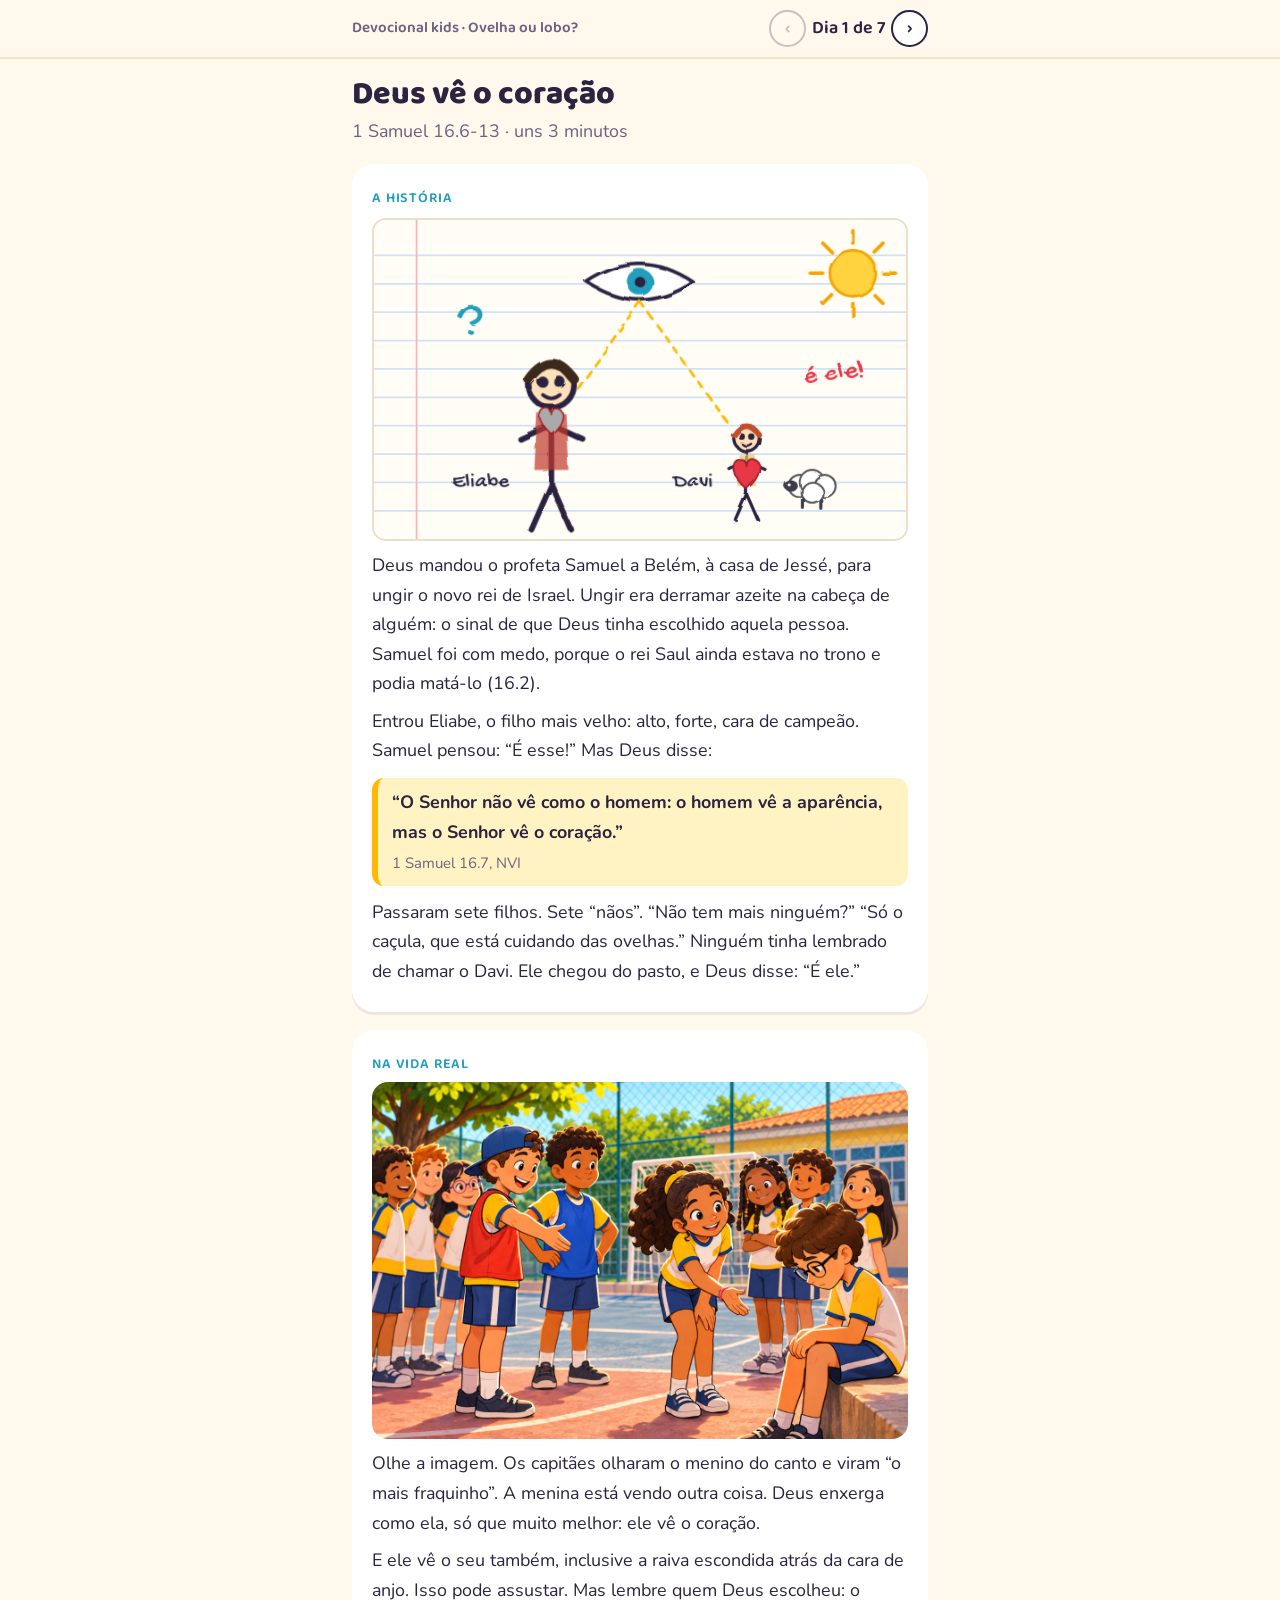
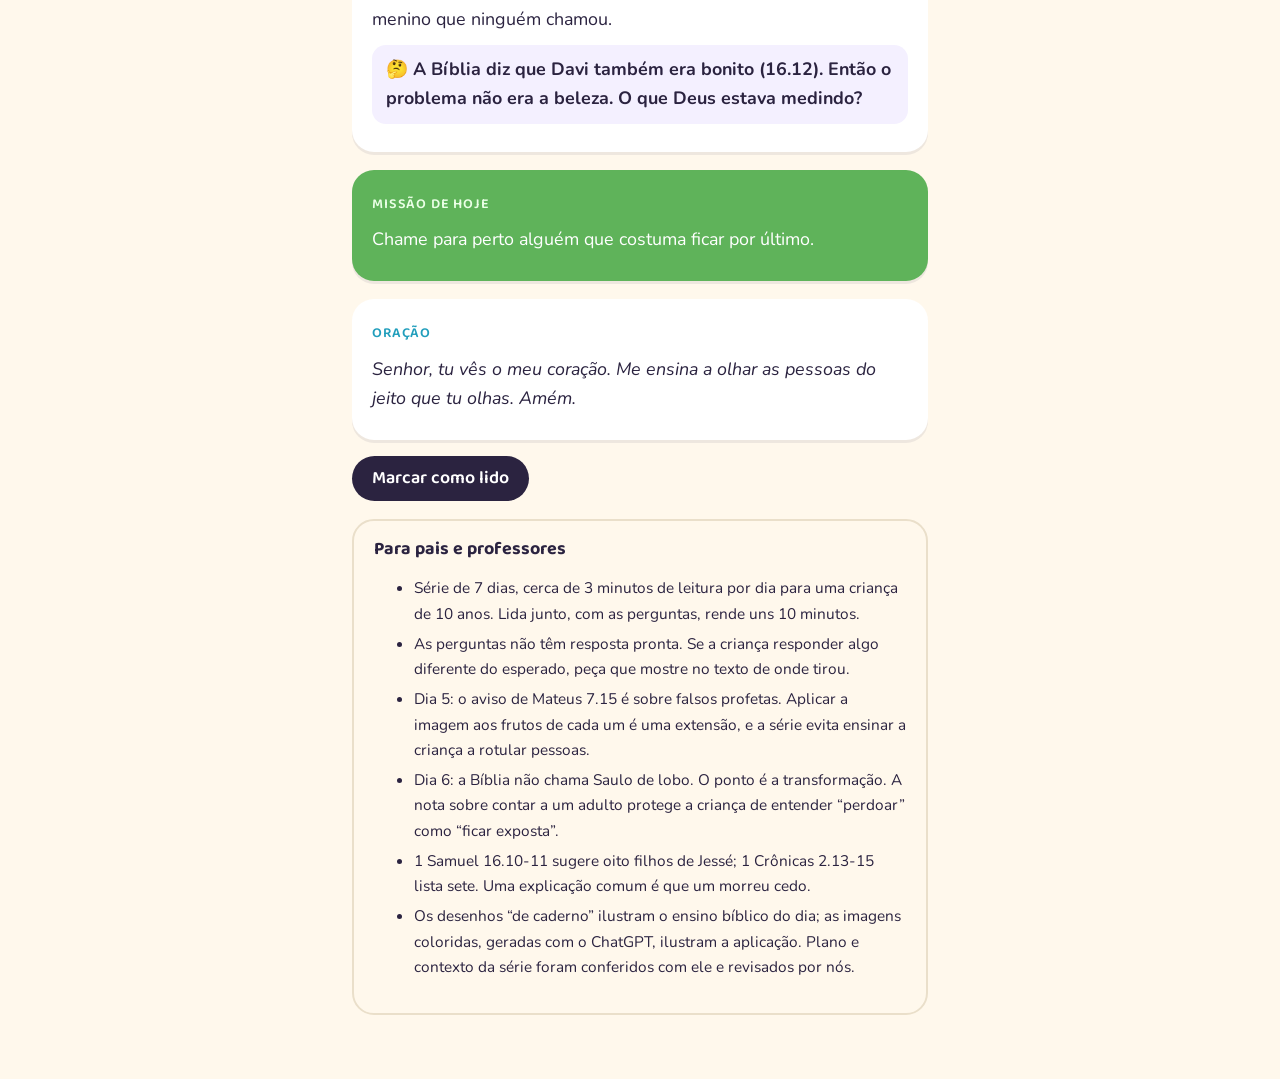
==== commit ccb8df03: "Devocional kids: imagens do ChatGPT e desenhos de caderno nos 7 dias Co-Authored-By: Claude Opus 5.5" ====
--- a/infantil/index.html
+++ b/infantil/index.html
@@ -6,7 +6,7 @@
 <title>Ovelha ou lobo? · Devocional kids</title>
 <link rel="preconnect" href="https://fonts.googleapis.com">
 <link rel="preconnect" href="https://fonts.gstatic.com" crossorigin>
-<link rel="stylesheet" href="https://fonts.googleapis.com/css2?family=Baloo+2:wght@600;800&family=Nunito:wght@400;700&display=swap">
+<link rel="stylesheet" href="https://fonts.googleapis.com/css2?family=Baloo+2:wght@600;800&family=Gochi+Hand&family=Nunito:wght@400;700&display=swap">
 <style>
 :root{--bg:#fff8ec;--card:#fff;--ink:#2b2340;--muted:#6b6380;--sol:#ffb703;--mar:#219ebc;--grama:#5fb35a;
   --titulo:"Baloo 2","Trebuchet MS",system-ui,sans-serif;--texto:"Nunito","Segoe UI",system-ui,sans-serif}
@@ -31,6 +31,7 @@
 .etapa{font-family:var(--titulo);font-weight:600;font-size:.88rem;text-transform:uppercase;letter-spacing:.06em;color:var(--mar)}
 .verso{background:#fff3c4;border-left:6px solid var(--sol);border-radius:12px;padding:10px 14px;margin:12px 0;font-weight:700}
 .verso small{display:block;font-weight:400;color:var(--muted);margin-top:4px}
+.rabisco{display:block;width:100%;height:auto;border-radius:14px;margin:6px 0 10px;border:2px solid #eadfca}
 figure{margin:4px 0 10px}
 figure img{display:block;width:100%;height:auto;border-radius:16px;background:#f0e4cc;aspect-ratio:3/2;object-fit:cover}
 details{background:#f4f0ff;border-radius:14px;padding:10px 14px;margin:10px 0}
@@ -63,6 +64,12 @@
   <p class="ref">1 Samuel 16.6-13 · uns 3 minutos</p>
   <section class="bloco">
     <span class="etapa">A história</span>
+    <svg class="rabisco" viewBox="0 0 600 360" role="img" aria-label="Desenho de criança: um irmão bem alto com coração pequeno e cinza, o pequeno Davi com coração grande e vermelho, e um olho no céu vendo o coração">
+<defs><filter id="giz1"><feTurbulence type="fractalNoise" baseFrequency="0.035" numOctaves="2" seed="1"/><feDisplacementMap in="SourceGraphic" scale="5"/></filter></defs>
+<rect width="600" height="360" fill="#fffdf6"/>
+<g stroke="#cfe3f5" stroke-width="2"><line x1="0" y1="40" x2="600" y2="40"/><line x1="0" y1="72" x2="600" y2="72"/><line x1="0" y1="104" x2="600" y2="104"/><line x1="0" y1="136" x2="600" y2="136"/><line x1="0" y1="168" x2="600" y2="168"/><line x1="0" y1="200" x2="600" y2="200"/><line x1="0" y1="232" x2="600" y2="232"/><line x1="0" y1="264" x2="600" y2="264"/><line x1="0" y1="296" x2="600" y2="296"/><line x1="0" y1="328" x2="600" y2="328"/></g>
+<line x1="48" y1="0" x2="48" y2="360" stroke="#f4b6b6" stroke-width="2"/>
+<g filter="url(#giz1)" stroke-linecap="round" stroke-linejoin="round" font-family="Gochi Hand, Comic Sans MS, cursive"><circle cx="540" cy="60" r="26" fill="#ffd23f" stroke="#f4a300" stroke-width="3"/><line x1="540" y1="26" x2="540" y2="12" stroke="#f4a300" stroke-width="4" transform="rotate(0 540 60)"/><line x1="540" y1="26" x2="540" y2="12" stroke="#f4a300" stroke-width="4" transform="rotate(45 540 60)"/><line x1="540" y1="26" x2="540" y2="12" stroke="#f4a300" stroke-width="4" transform="rotate(90 540 60)"/><line x1="540" y1="26" x2="540" y2="12" stroke="#f4a300" stroke-width="4" transform="rotate(135 540 60)"/><line x1="540" y1="26" x2="540" y2="12" stroke="#f4a300" stroke-width="4" transform="rotate(180 540 60)"/><line x1="540" y1="26" x2="540" y2="12" stroke="#f4a300" stroke-width="4" transform="rotate(225 540 60)"/><line x1="540" y1="26" x2="540" y2="12" stroke="#f4a300" stroke-width="4" transform="rotate(270 540 60)"/><line x1="540" y1="26" x2="540" y2="12" stroke="#f4a300" stroke-width="4" transform="rotate(315 540 60)"/><path d="M240 70 Q300 30 360 70 Q300 110 240 70Z" fill="#fff" stroke="#2b2340" stroke-width="4"/><circle cx="300" cy="70" r="15" fill="#219ebc"/><circle cx="300" cy="70" r="6" fill="#2b2340"/><path d="M300 92 L230 190 M300 92 L400 230" stroke="#ffb703" stroke-width="3" stroke-dasharray="8 8"/><g transform="translate(200 250) scale(1.6)" stroke="#2b2340" stroke-width="4" fill="none"><circle cx="0" cy="-40" r="16" fill="#ffe0b8"/><path d="M-16 -44 Q0 -66 16 -44" stroke="#3b2a1a" stroke-width="7"/><path d="M0 -24 V30 M0 30 L-14 62 M0 30 L14 62"/><path d="M-22 10 L0 0 L22 10" transform="translate(0 -12)"/><path d="M-10 -20 H10 L12 20 H-12Z" fill="#c0392b" stroke="none" opacity=".7"/><circle cx="-6" cy="-42" r="2" fill="#2b2340"/><circle cx="6" cy="-42" r="2" fill="#2b2340"/><path d="M-6 -33 Q0 -28 6 -33" stroke-width="2.5"/></g><path transform="translate(200 228) scale(1.1)" d="M0 12 C-14 0 -14 -12 -6 -14 C-2 -15 0 -11 0 -8 C0 -11 2 -15 6 -14 C14 -12 14 0 0 12Z" fill="#aaa" stroke="#a11d2b" stroke-width="1.5"/><text x="120" y="300" font-size="24" fill="#2b2340" text-anchor="middle" stroke="none" transform="rotate(0 120 300)">Eliabe</text><g transform="translate(420 282) scale(0.9)" stroke="#2b2340" stroke-width="4" fill="none"><circle cx="0" cy="-40" r="16" fill="#ffe0b8"/><path d="M-16 -44 Q0 -66 16 -44" stroke="#c1502e" stroke-width="7"/><path d="M0 -24 V30 M0 30 L-14 62 M0 30 L14 62"/><path d="M-22 10 L0 0 L22 10" transform="translate(0 -12)"/><path d="M-10 -20 H10 L12 20 H-12Z" fill="#e9c46a" stroke="none" opacity=".7"/><circle cx="-6" cy="-42" r="2" fill="#2b2340"/><circle cx="6" cy="-42" r="2" fill="#2b2340"/><path d="M-6 -33 Q0 -28 6 -33" stroke-width="2.5"/></g><path transform="translate(420 288) scale(1.3)" d="M0 12 C-14 0 -14 -12 -6 -14 C-2 -15 0 -11 0 -8 C0 -11 2 -15 6 -14 C14 -12 14 0 0 12Z" fill="#e63946" stroke="#a11d2b" stroke-width="1.5"/><g transform="translate(480 300) scale(0.7)"><g fill="#fff" stroke="#555" stroke-width="3"><circle cx="0" cy="0" r="18"/><circle cx="20" cy="-6" r="20"/><circle cx="40" cy="0" r="18"/><circle cx="20" cy="10" r="17"/></g><ellipse cx="-14" cy="0" rx="11" ry="9" fill="#3d3a4a"/><circle cx="-17" cy="-2" r="2.5" fill="#fff"/><path d="M6 22v14M34 22v14" stroke="#3d3a4a" stroke-width="5"/></g><text x="360" y="300" font-size="24" fill="#2b2340" text-anchor="middle" stroke="none" transform="rotate(0 360 300)">Davi</text><text x="110" y="130" font-size="54" fill="#219ebc" text-anchor="middle" stroke="none" transform="rotate(0 110 130)">?</text><text x="520" y="180" font-size="30" fill="#e63946" text-anchor="middle" stroke="none" transform="rotate(-8 520 180)">é ele!</text></g></svg>
     <p>Deus mandou o profeta Samuel a Belém, à casa de Jessé, para ungir o novo rei de Israel. Ungir era derramar azeite na cabeça de alguém: o sinal de que Deus tinha escolhido aquela pessoa. Samuel foi com medo, porque o rei Saul ainda estava no trono e podia matá-lo (16.2).</p>
     <p>Entrou Eliabe, o filho mais velho: alto, forte, cara de campeão. Samuel pensou: “É esse!” Mas Deus disse:</p>
     <div class="verso">“O Senhor não vê como o homem: o homem vê a aparência, mas o Senhor vê o coração.”<small>1 Samuel 16.7, NVI</small></div>
@@ -85,6 +92,12 @@
   <p class="ref">1 Samuel 17.32-37 · uns 3 minutos</p>
   <section class="bloco">
     <span class="etapa">A história</span>
+    <svg class="rabisco" viewBox="0 0 600 360" role="img" aria-label="Desenho de criança: Davi pequeno com uma funda enfrenta um leão e um urso, protegendo uma ovelha atrás dele">
+<defs><filter id="giz2"><feTurbulence type="fractalNoise" baseFrequency="0.035" numOctaves="2" seed="2"/><feDisplacementMap in="SourceGraphic" scale="5"/></filter></defs>
+<rect width="600" height="360" fill="#fffdf6"/>
+<g stroke="#cfe3f5" stroke-width="2"><line x1="0" y1="40" x2="600" y2="40"/><line x1="0" y1="72" x2="600" y2="72"/><line x1="0" y1="104" x2="600" y2="104"/><line x1="0" y1="136" x2="600" y2="136"/><line x1="0" y1="168" x2="600" y2="168"/><line x1="0" y1="200" x2="600" y2="200"/><line x1="0" y1="232" x2="600" y2="232"/><line x1="0" y1="264" x2="600" y2="264"/><line x1="0" y1="296" x2="600" y2="296"/><line x1="0" y1="328" x2="600" y2="328"/></g>
+<line x1="48" y1="0" x2="48" y2="360" stroke="#f4b6b6" stroke-width="2"/>
+<g filter="url(#giz2)" stroke-linecap="round" stroke-linejoin="round" font-family="Gochi Hand, Comic Sans MS, cursive"><circle cx="540" cy="55" r="26" fill="#ffd23f" stroke="#f4a300" stroke-width="3"/><line x1="540" y1="21" x2="540" y2="7" stroke="#f4a300" stroke-width="4" transform="rotate(0 540 55)"/><line x1="540" y1="21" x2="540" y2="7" stroke="#f4a300" stroke-width="4" transform="rotate(45 540 55)"/><line x1="540" y1="21" x2="540" y2="7" stroke="#f4a300" stroke-width="4" transform="rotate(90 540 55)"/><line x1="540" y1="21" x2="540" y2="7" stroke="#f4a300" stroke-width="4" transform="rotate(135 540 55)"/><line x1="540" y1="21" x2="540" y2="7" stroke="#f4a300" stroke-width="4" transform="rotate(180 540 55)"/><line x1="540" y1="21" x2="540" y2="7" stroke="#f4a300" stroke-width="4" transform="rotate(225 540 55)"/><line x1="540" y1="21" x2="540" y2="7" stroke="#f4a300" stroke-width="4" transform="rotate(270 540 55)"/><line x1="540" y1="21" x2="540" y2="7" stroke="#f4a300" stroke-width="4" transform="rotate(315 540 55)"/><path d="M50 318 Q150 304 300 318 T600 312" stroke="#5fb35a" stroke-width="6" fill="none"/><path d="M70 320 l4 -14 l4 14" stroke="#5fb35a" stroke-width="3" fill="none"/><path d="M108 320 l4 -14 l4 14" stroke="#5fb35a" stroke-width="3" fill="none"/><path d="M146 320 l4 -14 l4 14" stroke="#5fb35a" stroke-width="3" fill="none"/><path d="M184 320 l4 -14 l4 14" stroke="#5fb35a" stroke-width="3" fill="none"/><path d="M222 320 l4 -14 l4 14" stroke="#5fb35a" stroke-width="3" fill="none"/><path d="M260 320 l4 -14 l4 14" stroke="#5fb35a" stroke-width="3" fill="none"/><path d="M298 320 l4 -14 l4 14" stroke="#5fb35a" stroke-width="3" fill="none"/><path d="M336 320 l4 -14 l4 14" stroke="#5fb35a" stroke-width="3" fill="none"/><path d="M374 320 l4 -14 l4 14" stroke="#5fb35a" stroke-width="3" fill="none"/><path d="M412 320 l4 -14 l4 14" stroke="#5fb35a" stroke-width="3" fill="none"/><path d="M450 320 l4 -14 l4 14" stroke="#5fb35a" stroke-width="3" fill="none"/><path d="M488 320 l4 -14 l4 14" stroke="#5fb35a" stroke-width="3" fill="none"/><path d="M526 320 l4 -14 l4 14" stroke="#5fb35a" stroke-width="3" fill="none"/><path d="M564 320 l4 -14 l4 14" stroke="#5fb35a" stroke-width="3" fill="none"/><g transform="translate(250 252) scale(1)" stroke="#2b2340" stroke-width="4" fill="none"><circle cx="0" cy="-40" r="16" fill="#ffe0b8"/><path d="M-16 -44 Q0 -66 16 -44" stroke="#c1502e" stroke-width="7"/><path d="M0 -24 V30 M0 30 L-14 62 M0 30 L14 62"/><path d="M-22 10 L0 0 L30 -24" transform="translate(0 -12)"/><path d="M-10 -20 H10 L12 20 H-12Z" fill="#e9c46a" stroke="none" opacity=".7"/><circle cx="-6" cy="-42" r="2" fill="#2b2340"/><circle cx="6" cy="-42" r="2" fill="#2b2340"/><path d="M-6 -33 Q0 -28 6 -33" stroke-width="2.5"/></g><path d="M280 210 Q300 190 310 214" stroke="#8b5a2b" stroke-width="3" fill="none"/><circle cx="312" cy="212" r="5" fill="#777"/><g transform="translate(110 280) scale(0.9)"><g fill="#fff" stroke="#555" stroke-width="3"><circle cx="0" cy="0" r="18"/><circle cx="20" cy="-6" r="20"/><circle cx="40" cy="0" r="18"/><circle cx="20" cy="10" r="17"/></g><ellipse cx="-14" cy="0" rx="11" ry="9" fill="#3d3a4a"/><circle cx="-17" cy="-2" r="2.5" fill="#fff"/><path d="M6 22v14M34 22v14" stroke="#3d3a4a" stroke-width="5"/></g><text x="120" y="240" font-size="26" fill="#2b2340" text-anchor="middle" stroke="none" transform="rotate(0 120 240)">méé!</text><g transform="translate(450 250)"><circle r="44" fill="#f4a300" stroke="#c77700" stroke-width="4"/><circle r="28" fill="#ffd27a"/><circle cx="-9" cy="-5" r="3" fill="#2b2340"/><circle cx="9" cy="-5" r="3" fill="#2b2340"/><path d="M-10 10 Q0 18 10 10" stroke="#2b2340" stroke-width="3" fill="none"/><path d="M-10 44 v26 M10 44 v26" stroke="#c77700" stroke-width="8"/></g><g transform="translate(540 130)"><circle r="30" fill="#8b5a2b"/><circle cx="-22" cy="-24" r="10" fill="#8b5a2b"/><circle cx="22" cy="-24" r="10" fill="#8b5a2b"/><circle cx="-8" cy="-4" r="3" fill="#fff"/><circle cx="8" cy="-4" r="3" fill="#fff"/><ellipse cy="10" rx="10" ry="7" fill="#d9b38c"/></g><text x="470" y="175" font-size="26" fill="#c77700" text-anchor="middle" stroke="none" transform="rotate(8 470 175)">grrr</text><text x="250" y="110" font-size="30" fill="#219ebc" text-anchor="middle" stroke="none" transform="rotate(-4 250 110)">Deus tá comigo!</text></g></svg>
     <p>Fazia 40 dias que o gigante Golias desafiava o exército de Israel, de manhã e de tarde (17.16). Os soldados tremiam. Davi, o caçula, só tinha ido levar comida para os irmãos. Quando se ofereceu para lutar, o rei Saul riu: “Você é só um rapaz.”</p>
     <p>Davi explicou. Pastor não tinha espada. Tinha cajado, funda e coragem, porque as ovelhas eram o sustento da família. Quando um leão ou um urso levava uma ovelha, Davi ia atrás e a tirava da boca do bicho (17.34-35). E concluiu:</p>
     <div class="verso">“O Senhor, que me livrou das garras do leão e das garras do urso, me livrará das mãos desse filisteu.”<small>1 Samuel 17.37, NVI</small></div>
@@ -92,8 +105,8 @@
   </section>
   <section class="bloco">
     <span class="etapa">Na vida real</span>
-    <figure><img src="img/dia2.jpg" alt="Menina na cama à noite, com sombras de leão e urso na parede feitas pelos brinquedos; ela ora e a luz do abajur afasta as sombras" loading="lazy"></figure>
-    <p>Hoje os nossos leões são outros: a prova, o médico, a briga em casa, o escuro. Olhe a imagem: as sombras parecem enormes, mas a menina não fingiu que não estava com medo. Ela levou o medo para Deus.</p>
+    <figure><img src="img/dia2.jpg" alt="Menina orando na cama à noite, dentro de um escudo de luz; na parede, sombras de leão e urso feitas pelas roupas e brinquedos" loading="lazy"></figure>
+    <p>Hoje os nossos leões são outros: a prova, o médico, a briga em casa, o escuro. Olhe a imagem: as sombras parecem enormes, e a menina não fingiu que não estava com medo. Ela levou o medo para Deus. Repare no escudo de luz em volta dela: as sombras continuam na parede, mas não chegam até ela. O Salmo 91.4 diz que a fidelidade de Deus é escudo.</p>
     <details><summary>Qual é a diferença entre ser corajoso e não sentir medo?</summary><p class="dica">Davi provavelmente sentiu o coração disparar diante do leão. Coragem é ir mesmo assim, confiando em quem está com você.</p></details>
   </section>
   <section class="bloco missao"><span class="etapa">Missão de hoje</span><p>Lembre uma vez em que Deus te ajudou. Conte para alguém da sua casa.</p></section>
@@ -106,6 +119,12 @@
   <p class="ref">Lucas 15.1-7 · uns 3 minutos</p>
   <section class="bloco">
     <span class="etapa">A história</span>
+    <svg class="rabisco" viewBox="0 0 600 360" role="img" aria-label="Desenho de criança: o pastor carrega a ovelha perdida nos ombros, feliz, enquanto as outras ovelhas esperam ao fundo">
+<defs><filter id="giz3"><feTurbulence type="fractalNoise" baseFrequency="0.035" numOctaves="2" seed="3"/><feDisplacementMap in="SourceGraphic" scale="5"/></filter></defs>
+<rect width="600" height="360" fill="#fffdf6"/>
+<g stroke="#cfe3f5" stroke-width="2"><line x1="0" y1="40" x2="600" y2="40"/><line x1="0" y1="72" x2="600" y2="72"/><line x1="0" y1="104" x2="600" y2="104"/><line x1="0" y1="136" x2="600" y2="136"/><line x1="0" y1="168" x2="600" y2="168"/><line x1="0" y1="200" x2="600" y2="200"/><line x1="0" y1="232" x2="600" y2="232"/><line x1="0" y1="264" x2="600" y2="264"/><line x1="0" y1="296" x2="600" y2="296"/><line x1="0" y1="328" x2="600" y2="328"/></g>
+<line x1="48" y1="0" x2="48" y2="360" stroke="#f4b6b6" stroke-width="2"/>
+<g filter="url(#giz3)" stroke-linecap="round" stroke-linejoin="round" font-family="Gochi Hand, Comic Sans MS, cursive"><circle cx="540" cy="55" r="26" fill="#ffd23f" stroke="#f4a300" stroke-width="3"/><line x1="540" y1="21" x2="540" y2="7" stroke="#f4a300" stroke-width="4" transform="rotate(0 540 55)"/><line x1="540" y1="21" x2="540" y2="7" stroke="#f4a300" stroke-width="4" transform="rotate(45 540 55)"/><line x1="540" y1="21" x2="540" y2="7" stroke="#f4a300" stroke-width="4" transform="rotate(90 540 55)"/><line x1="540" y1="21" x2="540" y2="7" stroke="#f4a300" stroke-width="4" transform="rotate(135 540 55)"/><line x1="540" y1="21" x2="540" y2="7" stroke="#f4a300" stroke-width="4" transform="rotate(180 540 55)"/><line x1="540" y1="21" x2="540" y2="7" stroke="#f4a300" stroke-width="4" transform="rotate(225 540 55)"/><line x1="540" y1="21" x2="540" y2="7" stroke="#f4a300" stroke-width="4" transform="rotate(270 540 55)"/><line x1="540" y1="21" x2="540" y2="7" stroke="#f4a300" stroke-width="4" transform="rotate(315 540 55)"/><path d="M50 318 Q150 304 300 318 T600 312" stroke="#5fb35a" stroke-width="6" fill="none"/><path d="M70 320 l4 -14 l4 14" stroke="#5fb35a" stroke-width="3" fill="none"/><path d="M108 320 l4 -14 l4 14" stroke="#5fb35a" stroke-width="3" fill="none"/><path d="M146 320 l4 -14 l4 14" stroke="#5fb35a" stroke-width="3" fill="none"/><path d="M184 320 l4 -14 l4 14" stroke="#5fb35a" stroke-width="3" fill="none"/><path d="M222 320 l4 -14 l4 14" stroke="#5fb35a" stroke-width="3" fill="none"/><path d="M260 320 l4 -14 l4 14" stroke="#5fb35a" stroke-width="3" fill="none"/><path d="M298 320 l4 -14 l4 14" stroke="#5fb35a" stroke-width="3" fill="none"/><path d="M336 320 l4 -14 l4 14" stroke="#5fb35a" stroke-width="3" fill="none"/><path d="M374 320 l4 -14 l4 14" stroke="#5fb35a" stroke-width="3" fill="none"/><path d="M412 320 l4 -14 l4 14" stroke="#5fb35a" stroke-width="3" fill="none"/><path d="M450 320 l4 -14 l4 14" stroke="#5fb35a" stroke-width="3" fill="none"/><path d="M488 320 l4 -14 l4 14" stroke="#5fb35a" stroke-width="3" fill="none"/><path d="M526 320 l4 -14 l4 14" stroke="#5fb35a" stroke-width="3" fill="none"/><path d="M564 320 l4 -14 l4 14" stroke="#5fb35a" stroke-width="3" fill="none"/><g transform="translate(80 300) scale(0.45)"><g fill="#fff" stroke="#555" stroke-width="3"><circle cx="0" cy="0" r="18"/><circle cx="20" cy="-6" r="20"/><circle cx="40" cy="0" r="18"/><circle cx="20" cy="10" r="17"/></g><ellipse cx="-14" cy="0" rx="11" ry="9" fill="#3d3a4a"/><circle cx="-17" cy="-2" r="2.5" fill="#fff"/><path d="M6 22v14M34 22v14" stroke="#3d3a4a" stroke-width="5"/></g><g transform="translate(120 290) scale(0.45)"><g fill="#fff" stroke="#555" stroke-width="3"><circle cx="0" cy="0" r="18"/><circle cx="20" cy="-6" r="20"/><circle cx="40" cy="0" r="18"/><circle cx="20" cy="10" r="17"/></g><ellipse cx="-14" cy="0" rx="11" ry="9" fill="#3d3a4a"/><circle cx="-17" cy="-2" r="2.5" fill="#fff"/><path d="M6 22v14M34 22v14" stroke="#3d3a4a" stroke-width="5"/></g><g transform="translate(160 302) scale(0.45)"><g fill="#fff" stroke="#555" stroke-width="3"><circle cx="0" cy="0" r="18"/><circle cx="20" cy="-6" r="20"/><circle cx="40" cy="0" r="18"/><circle cx="20" cy="10" r="17"/></g><ellipse cx="-14" cy="0" rx="11" ry="9" fill="#3d3a4a"/><circle cx="-17" cy="-2" r="2.5" fill="#fff"/><path d="M6 22v14M34 22v14" stroke="#3d3a4a" stroke-width="5"/></g><g transform="translate(100 270) scale(0.45)"><g fill="#fff" stroke="#555" stroke-width="3"><circle cx="0" cy="0" r="18"/><circle cx="20" cy="-6" r="20"/><circle cx="40" cy="0" r="18"/><circle cx="20" cy="10" r="17"/></g><ellipse cx="-14" cy="0" rx="11" ry="9" fill="#3d3a4a"/><circle cx="-17" cy="-2" r="2.5" fill="#fff"/><path d="M6 22v14M34 22v14" stroke="#3d3a4a" stroke-width="5"/></g><g transform="translate(140 262) scale(0.45)"><g fill="#fff" stroke="#555" stroke-width="3"><circle cx="0" cy="0" r="18"/><circle cx="20" cy="-6" r="20"/><circle cx="40" cy="0" r="18"/><circle cx="20" cy="10" r="17"/></g><ellipse cx="-14" cy="0" rx="11" ry="9" fill="#3d3a4a"/><circle cx="-17" cy="-2" r="2.5" fill="#fff"/><path d="M6 22v14M34 22v14" stroke="#3d3a4a" stroke-width="5"/></g><g transform="translate(180 280) scale(0.45)"><g fill="#fff" stroke="#555" stroke-width="3"><circle cx="0" cy="0" r="18"/><circle cx="20" cy="-6" r="20"/><circle cx="40" cy="0" r="18"/><circle cx="20" cy="10" r="17"/></g><ellipse cx="-14" cy="0" rx="11" ry="9" fill="#3d3a4a"/><circle cx="-17" cy="-2" r="2.5" fill="#fff"/><path d="M6 22v14M34 22v14" stroke="#3d3a4a" stroke-width="5"/></g><g transform="translate(70 250) scale(0.45)"><g fill="#fff" stroke="#555" stroke-width="3"><circle cx="0" cy="0" r="18"/><circle cx="20" cy="-6" r="20"/><circle cx="40" cy="0" r="18"/><circle cx="20" cy="10" r="17"/></g><ellipse cx="-14" cy="0" rx="11" ry="9" fill="#3d3a4a"/><circle cx="-17" cy="-2" r="2.5" fill="#fff"/><path d="M6 22v14M34 22v14" stroke="#3d3a4a" stroke-width="5"/></g><text x="130" y="225" font-size="34" fill="#555" text-anchor="middle" stroke="none" transform="rotate(0 130 225)">99</text><g transform="translate(330 250) scale(1.4)" stroke="#2b2340" stroke-width="4" fill="none"><circle cx="0" cy="-40" r="16" fill="#ffe0b8"/><path d="M-16 -44 Q0 -66 16 -44" stroke="#3b2a1a" stroke-width="7"/><path d="M0 -24 V30 M0 30 L-14 62 M0 30 L14 62"/><path d="M-28 -10 L0 0 L28 -10" transform="translate(0 -12)"/><path d="M-10 -20 H10 L12 20 H-12Z" fill="#6a4c93" stroke="none" opacity=".7"/><circle cx="-6" cy="-42" r="2" fill="#2b2340"/><circle cx="6" cy="-42" r="2" fill="#2b2340"/><path d="M-6 -33 Q0 -28 6 -33" stroke-width="2.5"/></g><g transform="translate(312 146) scale(0.7)"><g fill="#fff" stroke="#555" stroke-width="3"><circle cx="0" cy="0" r="18"/><circle cx="20" cy="-6" r="20"/><circle cx="40" cy="0" r="18"/><circle cx="20" cy="10" r="17"/></g><ellipse cx="-14" cy="0" rx="11" ry="9" fill="#3d3a4a"/><circle cx="-17" cy="-2" r="2.5" fill="#fff"/><path d="M6 22v14M34 22v14" stroke="#3d3a4a" stroke-width="5"/></g><path d="M390 320 V150 Q390 128 410 128 Q428 128 428 146" stroke="#8b5a2b" stroke-width="7" fill="none"/><path transform="translate(470 120) scale(1.3)" d="M0 12 C-14 0 -14 -12 -6 -14 C-2 -15 0 -11 0 -8 C0 -11 2 -15 6 -14 C14 -12 14 0 0 12Z" fill="#e63946" stroke="#a11d2b" stroke-width="1.5"/><path transform="translate(510 160) scale(0.9)" d="M0 12 C-14 0 -14 -12 -6 -14 C-2 -15 0 -11 0 -8 C0 -11 2 -15 6 -14 C14 -12 14 0 0 12Z" fill="#e63946" stroke="#a11d2b" stroke-width="1.5"/><path transform="translate(440 175) scale(0.7)" d="M0 12 C-14 0 -14 -12 -6 -14 C-2 -15 0 -11 0 -8 C0 -11 2 -15 6 -14 C14 -12 14 0 0 12Z" fill="#e63946" stroke="#a11d2b" stroke-width="1.5"/><text x="440" y="80" font-size="40" fill="#e63946" text-anchor="middle" stroke="none" transform="rotate(-6 440 80)">ACHEI!</text></g></svg>
     <p>Cobradores de impostos trabalhavam para Roma e muitas vezes cobravam a mais. O povo os via como traidores. Mesmo assim, eles vinham ouvir Jesus. Os fariseus reclamaram: “Este homem recebe pecadores e come com eles” (15.2). Naquele tempo, comer junto era sinal de amizade.</p>
     <p>Então Jesus contou uma história. Um pastor tinha cem ovelhas e uma se perdeu. Ovelha perdida não sabe voltar sozinha: fica parada, balindo. O pastor deixou as outras 99 e foi atrás até encontrar. Colocou a ovelha nos ombros, voltou para casa e chamou os amigos para comemorar.</p>
     <div class="verso">“Haverá mais alegria no céu por um pecador que se arrepende do que por noventa e nove justos que não precisam arrepender-se.”<small>Lucas 15.7, NVI</small></div>
@@ -126,6 +145,12 @@
   <p class="ref">João 10.1-5, 27 · uns 3 minutos</p>
   <section class="bloco">
     <span class="etapa">A história</span>
+    <svg class="rabisco" viewBox="0 0 600 360" role="img" aria-label="Desenho de criança: uma ovelha no meio de muitos balões de fala bagunçados reconhece uma voz com coração e vai na direção dela">
+<defs><filter id="giz4"><feTurbulence type="fractalNoise" baseFrequency="0.035" numOctaves="2" seed="4"/><feDisplacementMap in="SourceGraphic" scale="5"/></filter></defs>
+<rect width="600" height="360" fill="#fffdf6"/>
+<g stroke="#cfe3f5" stroke-width="2"><line x1="0" y1="40" x2="600" y2="40"/><line x1="0" y1="72" x2="600" y2="72"/><line x1="0" y1="104" x2="600" y2="104"/><line x1="0" y1="136" x2="600" y2="136"/><line x1="0" y1="168" x2="600" y2="168"/><line x1="0" y1="200" x2="600" y2="200"/><line x1="0" y1="232" x2="600" y2="232"/><line x1="0" y1="264" x2="600" y2="264"/><line x1="0" y1="296" x2="600" y2="296"/><line x1="0" y1="328" x2="600" y2="328"/></g>
+<line x1="48" y1="0" x2="48" y2="360" stroke="#f4b6b6" stroke-width="2"/>
+<g filter="url(#giz4)" stroke-linecap="round" stroke-linejoin="round" font-family="Gochi Hand, Comic Sans MS, cursive"><path d="M50 318 Q150 304 300 318 T600 312" stroke="#5fb35a" stroke-width="6" fill="none"/><path d="M70 320 l4 -14 l4 14" stroke="#5fb35a" stroke-width="3" fill="none"/><path d="M108 320 l4 -14 l4 14" stroke="#5fb35a" stroke-width="3" fill="none"/><path d="M146 320 l4 -14 l4 14" stroke="#5fb35a" stroke-width="3" fill="none"/><path d="M184 320 l4 -14 l4 14" stroke="#5fb35a" stroke-width="3" fill="none"/><path d="M222 320 l4 -14 l4 14" stroke="#5fb35a" stroke-width="3" fill="none"/><path d="M260 320 l4 -14 l4 14" stroke="#5fb35a" stroke-width="3" fill="none"/><path d="M298 320 l4 -14 l4 14" stroke="#5fb35a" stroke-width="3" fill="none"/><path d="M336 320 l4 -14 l4 14" stroke="#5fb35a" stroke-width="3" fill="none"/><path d="M374 320 l4 -14 l4 14" stroke="#5fb35a" stroke-width="3" fill="none"/><path d="M412 320 l4 -14 l4 14" stroke="#5fb35a" stroke-width="3" fill="none"/><path d="M450 320 l4 -14 l4 14" stroke="#5fb35a" stroke-width="3" fill="none"/><path d="M488 320 l4 -14 l4 14" stroke="#5fb35a" stroke-width="3" fill="none"/><path d="M526 320 l4 -14 l4 14" stroke="#5fb35a" stroke-width="3" fill="none"/><path d="M564 320 l4 -14 l4 14" stroke="#5fb35a" stroke-width="3" fill="none"/><rect x="70" y="40" width="130" height="50" rx="18" fill="#fff" stroke="#2b2340" stroke-width="3"/><path d="M92 90 L100 112 L110 90" fill="#fff" stroke="#2b2340" stroke-width="3"/><text x="135.0" y="72.33333333333333" font-size="22" fill="#2b2340" text-anchor="middle" stroke="none" transform="rotate(0 135.0 72.33333333333333)">blá blá</text><rect x="70" y="150" width="110" height="50" rx="18" fill="#fff" stroke="#2b2340" stroke-width="3"/><path d="M92 200 L100 222 L110 200" fill="#fff" stroke="#2b2340" stroke-width="3"/><text x="125.0" y="182.33333333333334" font-size="22" fill="#2b2340" text-anchor="middle" stroke="none" transform="rotate(0 125.0 182.33333333333334)">psiu!</text><rect x="220" y="30" width="150" height="50" rx="18" fill="#fff" stroke="#2b2340" stroke-width="3"/><path d="M332 80 L340 102 L350 80" fill="#fff" stroke="#2b2340" stroke-width="3"/><text x="295.0" y="62.333333333333336" font-size="22" fill="#2b2340" text-anchor="middle" stroke="none" transform="rotate(0 295.0 62.333333333333336)">vem cá!?</text><text x="140" y="250" font-size="26" fill="#999" text-anchor="middle" stroke="none" transform="rotate(-10 140 250)">bzzz</text><g transform="translate(640 0) scale(-1 1)"><g transform="translate(300 250) scale(1.1)"><g fill="#fff" stroke="#555" stroke-width="3"><circle cx="0" cy="0" r="18"/><circle cx="20" cy="-6" r="20"/><circle cx="40" cy="0" r="18"/><circle cx="20" cy="10" r="17"/></g><ellipse cx="-14" cy="0" rx="11" ry="9" fill="#3d3a4a"/><circle cx="-17" cy="-2" r="2.5" fill="#fff"/><path d="M6 22v14M34 22v14" stroke="#3d3a4a" stroke-width="5"/></g></g><path d="M370 250 Q420 220 460 230" stroke="#219ebc" stroke-width="4" fill="none" stroke-dasharray="10 8"/><path d="M452 220 L464 231 L450 240" stroke="#219ebc" stroke-width="4" fill="none"/><g transform="translate(520 250) scale(1.2)" stroke="#2b2340" stroke-width="4" fill="none"><circle cx="0" cy="-40" r="16" fill="#ffe0b8"/><path d="M-16 -44 Q0 -66 16 -44" stroke="#3b2a1a" stroke-width="7"/><path d="M0 -24 V30 M0 30 L-14 62 M0 30 L14 62"/><path d="M-26 -8 L0 0 L24 10" transform="translate(0 -12)"/><path d="M-10 -20 H10 L12 20 H-12Z" fill="#5fb35a" stroke="none" opacity=".7"/><circle cx="-6" cy="-42" r="2" fill="#2b2340"/><circle cx="6" cy="-42" r="2" fill="#2b2340"/><path d="M-6 -33 Q0 -28 6 -33" stroke-width="2.5"/></g><rect x="420" y="70" width="160" height="70" rx="20" fill="#fff3c4" stroke="#e63946" stroke-width="4"/><path d="M500 140 L512 165 L524 140" fill="#fff3c4" stroke="#e63946" stroke-width="4"/><path transform="translate(450 105) scale(1.1)" d="M0 12 C-14 0 -14 -12 -6 -14 C-2 -15 0 -11 0 -8 C0 -11 2 -15 6 -14 C14 -12 14 0 0 12Z" fill="#e63946" stroke="#a11d2b" stroke-width="1.5"/><text x="520" y="116" font-size="32" fill="#e63946" text-anchor="middle" stroke="none" transform="rotate(0 520 116)">vem!</text></g></svg>
     <p>À noite, os pastores de Israel guardavam as ovelhas num cercado de pedras chamado aprisco. Às vezes, rebanhos de donos diferentes dormiam juntos. De manhã, cada pastor chamava as suas, e só as dele saíam. O pastor não empurrava o rebanho por trás: ia na frente, e as ovelhas seguiam.</p>
     <p>Jesus usou essa cena para falar de quem é dele. As ovelhas nunca seguem um estranho: fogem dele, porque não conhecem a voz de estranhos (10.5).</p>
     <div class="verso">“As minhas ovelhas ouvem a minha voz; eu as conheço, e elas me seguem.”<small>João 10.27, NVI</small></div>
@@ -146,6 +171,12 @@
   <p class="ref">Mateus 7.15-20 · uns 3 minutos</p>
   <section class="bloco">
     <span class="etapa">A história</span>
+    <svg class="rabisco" viewBox="0 0 600 360" role="img" aria-label="Desenho de criança: um lobo com fantasia de ovelha fazendo méééé, com o rabo cinza aparecendo, ao lado de uma árvore com frutas bichadas">
+<defs><filter id="giz5"><feTurbulence type="fractalNoise" baseFrequency="0.035" numOctaves="2" seed="5"/><feDisplacementMap in="SourceGraphic" scale="5"/></filter></defs>
+<rect width="600" height="360" fill="#fffdf6"/>
+<g stroke="#cfe3f5" stroke-width="2"><line x1="0" y1="40" x2="600" y2="40"/><line x1="0" y1="72" x2="600" y2="72"/><line x1="0" y1="104" x2="600" y2="104"/><line x1="0" y1="136" x2="600" y2="136"/><line x1="0" y1="168" x2="600" y2="168"/><line x1="0" y1="200" x2="600" y2="200"/><line x1="0" y1="232" x2="600" y2="232"/><line x1="0" y1="264" x2="600" y2="264"/><line x1="0" y1="296" x2="600" y2="296"/><line x1="0" y1="328" x2="600" y2="328"/></g>
+<line x1="48" y1="0" x2="48" y2="360" stroke="#f4b6b6" stroke-width="2"/>
+<g filter="url(#giz5)" stroke-linecap="round" stroke-linejoin="round" font-family="Gochi Hand, Comic Sans MS, cursive"><path d="M50 318 Q150 304 300 318 T600 312" stroke="#5fb35a" stroke-width="6" fill="none"/><path d="M70 320 l4 -14 l4 14" stroke="#5fb35a" stroke-width="3" fill="none"/><path d="M108 320 l4 -14 l4 14" stroke="#5fb35a" stroke-width="3" fill="none"/><path d="M146 320 l4 -14 l4 14" stroke="#5fb35a" stroke-width="3" fill="none"/><path d="M184 320 l4 -14 l4 14" stroke="#5fb35a" stroke-width="3" fill="none"/><path d="M222 320 l4 -14 l4 14" stroke="#5fb35a" stroke-width="3" fill="none"/><path d="M260 320 l4 -14 l4 14" stroke="#5fb35a" stroke-width="3" fill="none"/><path d="M298 320 l4 -14 l4 14" stroke="#5fb35a" stroke-width="3" fill="none"/><path d="M336 320 l4 -14 l4 14" stroke="#5fb35a" stroke-width="3" fill="none"/><path d="M374 320 l4 -14 l4 14" stroke="#5fb35a" stroke-width="3" fill="none"/><path d="M412 320 l4 -14 l4 14" stroke="#5fb35a" stroke-width="3" fill="none"/><path d="M450 320 l4 -14 l4 14" stroke="#5fb35a" stroke-width="3" fill="none"/><path d="M488 320 l4 -14 l4 14" stroke="#5fb35a" stroke-width="3" fill="none"/><path d="M526 320 l4 -14 l4 14" stroke="#5fb35a" stroke-width="3" fill="none"/><path d="M564 320 l4 -14 l4 14" stroke="#5fb35a" stroke-width="3" fill="none"/><path d="M175 250 Q125 248 112 205 Q150 222 190 232Z" fill="#7d7f91" stroke="#555" stroke-width="3"/><g fill="#fff" stroke="#888" stroke-width="3"><circle cx="210" cy="240" r="34"/><circle cx="250" cy="220" r="38"/><circle cx="295" cy="240" r="34"/><circle cx="252" cy="258" r="34"/></g><path d="M225 285 v30 M285 285 v30" stroke="#5b5d6e" stroke-width="10"/><path d="M320 185 L332 140 L350 175Z M372 178 L392 140 L396 186Z" fill="#7d7f91" stroke="#555" stroke-width="3"/><ellipse cx="358" cy="205" rx="44" ry="36" fill="#7d7f91" stroke="#555" stroke-width="3"/><path d="M388 205 Q428 212 426 224 Q400 236 380 228Z" fill="#9a9cae" stroke="#555" stroke-width="2"/><circle cx="426" cy="220" r="6" fill="#2b2340"/><path d="M392 230 l5 8 l5 -8" fill="#fff" stroke="#555" stroke-width="1"/><g fill="#fff" stroke="#888" stroke-width="3"><circle cx="333" cy="176" r="14"/><circle cx="356" cy="166" r="16"/><circle cx="380" cy="172" r="14"/></g><circle cx="370" cy="198" r="7" fill="#fff" stroke="#2b2340" stroke-width="2"/><circle cx="372" cy="199" r="3.5" fill="#2b2340"/><rect x="80" y="40" width="230" height="62" rx="18" fill="#fff" stroke="#2b2340" stroke-width="3"/><path d="M102 102 L110 124 L120 102" fill="#fff" stroke="#2b2340" stroke-width="3"/><text x="195.0" y="82.33333333333333" font-size="34" fill="#2b2340" text-anchor="middle" stroke="none" transform="rotate(0 195.0 82.33333333333333)">MÉÉÉÉ... 😇</text><path d="M520 320 V200" stroke="#8b5a2b" stroke-width="16"/><circle cx="520" cy="160" r="62" fill="#5fb35a" stroke="#3f8a3b" stroke-width="4"/><circle cx="495" cy="140" r="11" fill="#e63946" stroke="#a11d2b" stroke-width="2"/><circle cx="540" cy="128" r="11" fill="#e63946" stroke="#a11d2b" stroke-width="2"/><circle cx="520" cy="180" r="11" fill="#e63946" stroke="#a11d2b" stroke-width="2"/><circle cx="555" cy="170" r="11" fill="#e63946" stroke="#a11d2b" stroke-width="2"/><path d="M540 128 q6 -6 10 2" stroke="#7a4" stroke-width="2" fill="none"/><path d="M552 174 q4 -2 6 4 q-2 4 -6 2" stroke="#6b4" stroke-width="3" fill="none"/><text x="520" y="85" font-size="26" fill="#2b2340" text-anchor="middle" stroke="none" transform="rotate(0 520 85)">e os frutos?</text></g></svg>
     <p>Quase no fim do Sermão do Monte, Jesus deu um aviso: cuidado com os falsos profetas. Eles chegam vestidos de ovelha, mas por dentro são lobos. Naquele tempo, alguns profetas usavam uma capa de pelos como uniforme. Até gente mentirosa vestia a capa para parecer profeta (Zacarias 13.4).</p>
     <p>Como descobrir quem é quem? Jesus responde com uma árvore. Ninguém colhe uva de espinheiro.</p>
     <div class="verso">“Vocês os reconhecerão por seus frutos.”<small>Mateus 7.16, NVI</small></div>
@@ -153,8 +184,8 @@
   </section>
   <section class="bloco">
     <span class="etapa">Na vida real</span>
-    <figure><img src="img/dia5.jpg" alt="Criança no quintal comparando duas árvores: uma com frutas boas e outra com frutas bonitas por fora e bichadas por dentro" loading="lazy"></figure>
-    <p>Olhe a imagem. Por fora, as duas frutas parecem iguais. Só abrindo dá para saber. Com gente é parecido: palavras bonitas são a casca; o jeito de tratar os outros, dia após dia, é o que tem dentro.</p>
+    <figure><img src="img/dia5.jpg" alt="Duas crianças no quintal abrem mangas: a mais bonita por fora está estragada por dentro, a mais simples está doce e dourada" loading="lazy"></figure>
+    <p>Olhe a imagem. A manga mais bonita por fora era a que estava estragada por dentro, e a simples estava doce. Só abrindo dá para saber. Com gente é parecido: palavras bonitas são a casca; o jeito de tratar os outros, dia após dia, é o que tem dentro.</p>
     <details><summary>Se alguém fala coisas lindas sobre Deus, mas vive maltratando os outros, o que vale mais? E se esse alguém for eu?</summary><p class="dica">Jesus não mandou olhar só os frutos dos outros. A pergunta mais difícil é sobre a nossa árvore.</p></details>
   </section>
   <section class="bloco missao"><span class="etapa">Missão de hoje</span><p>À noite, pense: que tipo de fruto as minhas palavras deram hoje?</p></section>
@@ -167,6 +198,12 @@
   <p class="ref">Atos 9.1-20 · uns 3 minutos</p>
   <section class="bloco">
     <span class="etapa">A história</span>
+    <svg class="rabisco" viewBox="0 0 600 360" role="img" aria-label="Desenho de criança: Saulo caído no chão sob uma luz forte do céu e, depois de uma seta, Ananias abraçando Saulo e chamando de irmão">
+<defs><filter id="giz6"><feTurbulence type="fractalNoise" baseFrequency="0.035" numOctaves="2" seed="6"/><feDisplacementMap in="SourceGraphic" scale="5"/></filter></defs>
+<rect width="600" height="360" fill="#fffdf6"/>
+<g stroke="#cfe3f5" stroke-width="2"><line x1="0" y1="40" x2="600" y2="40"/><line x1="0" y1="72" x2="600" y2="72"/><line x1="0" y1="104" x2="600" y2="104"/><line x1="0" y1="136" x2="600" y2="136"/><line x1="0" y1="168" x2="600" y2="168"/><line x1="0" y1="200" x2="600" y2="200"/><line x1="0" y1="232" x2="600" y2="232"/><line x1="0" y1="264" x2="600" y2="264"/><line x1="0" y1="296" x2="600" y2="296"/><line x1="0" y1="328" x2="600" y2="328"/></g>
+<line x1="48" y1="0" x2="48" y2="360" stroke="#f4b6b6" stroke-width="2"/>
+<g filter="url(#giz6)" stroke-linecap="round" stroke-linejoin="round" font-family="Gochi Hand, Comic Sans MS, cursive"><path d="M50 318 Q150 304 300 318 T600 312" stroke="#5fb35a" stroke-width="6" fill="none"/><path d="M70 320 l4 -14 l4 14" stroke="#5fb35a" stroke-width="3" fill="none"/><path d="M108 320 l4 -14 l4 14" stroke="#5fb35a" stroke-width="3" fill="none"/><path d="M146 320 l4 -14 l4 14" stroke="#5fb35a" stroke-width="3" fill="none"/><path d="M184 320 l4 -14 l4 14" stroke="#5fb35a" stroke-width="3" fill="none"/><path d="M222 320 l4 -14 l4 14" stroke="#5fb35a" stroke-width="3" fill="none"/><path d="M260 320 l4 -14 l4 14" stroke="#5fb35a" stroke-width="3" fill="none"/><path d="M298 320 l4 -14 l4 14" stroke="#5fb35a" stroke-width="3" fill="none"/><path d="M336 320 l4 -14 l4 14" stroke="#5fb35a" stroke-width="3" fill="none"/><path d="M374 320 l4 -14 l4 14" stroke="#5fb35a" stroke-width="3" fill="none"/><path d="M412 320 l4 -14 l4 14" stroke="#5fb35a" stroke-width="3" fill="none"/><path d="M450 320 l4 -14 l4 14" stroke="#5fb35a" stroke-width="3" fill="none"/><path d="M488 320 l4 -14 l4 14" stroke="#5fb35a" stroke-width="3" fill="none"/><path d="M526 320 l4 -14 l4 14" stroke="#5fb35a" stroke-width="3" fill="none"/><path d="M564 320 l4 -14 l4 14" stroke="#5fb35a" stroke-width="3" fill="none"/><path d="M150 20 L90 230 M150 20 L150 240 M150 20 L210 230" stroke="#ffd23f" stroke-width="10" opacity=".8"/><circle cx="150" cy="22" r="26" fill="#fff3a0" stroke="#ffd23f" stroke-width="4"/><g transform="translate(150 280) rotate(-80)"><g transform="translate(0 0) scale(0.9)" stroke="#2b2340" stroke-width="4" fill="none"><circle cx="0" cy="-40" r="16" fill="#ffe0b8"/><path d="M-16 -44 Q0 -66 16 -44" stroke="#3b2a1a" stroke-width="7"/><path d="M0 -24 V30 M0 30 L-14 62 M0 30 L14 62"/><path d="M-22 10 L0 0 L22 10" transform="translate(0 -12)"/><path d="M-10 -20 H10 L12 20 H-12Z" fill="#6a4c93" stroke="none" opacity=".7"/><circle cx="-6" cy="-42" r="2" fill="#2b2340"/><circle cx="6" cy="-42" r="2" fill="#2b2340"/><path d="M-6 -33 Q0 -28 6 -33" stroke-width="2.5"/></g></g><text x="150" y="330" font-size="24" fill="#2b2340" text-anchor="middle" stroke="none" transform="rotate(0 150 330)">Saulo</text><text x="235" y="120" font-size="44" fill="#e63946" text-anchor="middle" stroke="none" transform="rotate(0 235 120)">?!</text><path d="M260 230 H340" stroke="#219ebc" stroke-width="6"/><path d="M328 216 L344 230 L328 244" stroke="#219ebc" stroke-width="6" fill="none"/><g transform="translate(430 255) scale(1.1)" stroke="#2b2340" stroke-width="4" fill="none"><circle cx="0" cy="-40" r="16" fill="#ffe0b8"/><path d="M-16 -44 Q0 -66 16 -44" stroke="#3b2a1a" stroke-width="7"/><path d="M0 -24 V30 M0 30 L-14 62 M0 30 L14 62"/><path d="M-24 10 L0 0 L34 6" transform="translate(0 -12)"/><path d="M-10 -20 H10 L12 20 H-12Z" fill="#6a4c93" stroke="none" opacity=".7"/><circle cx="-6" cy="-42" r="2" fill="#2b2340"/><circle cx="6" cy="-42" r="2" fill="#2b2340"/><path d="M-6 -33 Q0 -28 6 -33" stroke-width="2.5"/></g><g transform="translate(500 255) scale(1.1)" stroke="#2b2340" stroke-width="4" fill="none"><circle cx="0" cy="-40" r="16" fill="#ffe0b8"/><path d="M-16 -44 Q0 -66 16 -44" stroke="#555" stroke-width="7"/><path d="M0 -24 V30 M0 30 L-14 62 M0 30 L14 62"/><path d="M-34 6 L0 0 L24 10" transform="translate(0 -12)"/><path d="M-10 -20 H10 L12 20 H-12Z" fill="#219ebc" stroke="none" opacity=".7"/><circle cx="-6" cy="-42" r="2" fill="#2b2340"/><circle cx="6" cy="-42" r="2" fill="#2b2340"/><path d="M-6 -33 Q0 -28 6 -33" stroke-width="2.5"/></g><path transform="translate(465 180) scale(1.2)" d="M0 12 C-14 0 -14 -12 -6 -14 C-2 -15 0 -11 0 -8 C0 -11 2 -15 6 -14 C14 -12 14 0 0 12Z" fill="#e63946" stroke="#a11d2b" stroke-width="1.5"/><rect x="400" y="40" width="180" height="58" rx="18" fill="#fff" stroke="#2b2340" stroke-width="3"/><path d="M542 98 L550 120 L560 98" fill="#fff" stroke="#2b2340" stroke-width="3"/><text x="490.0" y="78.33333333333333" font-size="28" fill="#2b2340" text-anchor="middle" stroke="none" transform="rotate(0 490.0 78.33333333333333)">Irmão Saulo!</text><text x="500" y="340" font-size="22" fill="#2b2340" text-anchor="middle" stroke="none" transform="rotate(0 500 340)">Ananias</text></g></svg>
     <p>Saulo odiava os seguidores de Jesus. Pegou cartas do sumo sacerdote que o autorizavam a prender cristãos em Damasco, uma viagem de vários dias a pé. No caminho, uma luz do céu o derrubou, e uma voz perguntou: “Saulo, Saulo, por que você me persegue?” (9.4). Era Jesus. Saulo ficou cego por três dias.</p>
     <p>Então Deus mandou um cristão chamado Ananias ir orar por ele. Ananias tremeu: “Senhor, tenho ouvido muita coisa a respeito desse homem” (9.13). Deus respondeu:</p>
     <div class="verso">“Vá! Este homem é meu instrumento escolhido.”<small>Atos 9.15, NVI</small></div>
@@ -174,8 +211,8 @@
   </section>
   <section class="bloco">
     <span class="etapa">Na vida real</span>
-    <figure><img src="img/dia6.jpg" alt="Um menino que costumava implicar pede desculpas, e uma criança hesita mas estende a mão para ele" loading="lazy"></figure>
-    <p>Olhe a imagem. Aquele colega que vivia implicando veio pedir desculpas. Dar uma chance não é fingir que nada aconteceu: Ananias sabia de tudo. Mas ele acreditou que Jesus muda corações. Se alguém te machuca de verdade, conte para um adulto. Perdoar não é ficar sozinho com o perigo.</p>
+    <figure><img src="img/dia6.jpg" alt="No corredor da escola, um menino que costumava implicar pede desculpas; o menor hesita mas estende a mão, e uma professora observa ao fundo" loading="lazy"></figure>
+    <p>Olhe a imagem. Aquele colega que vivia implicando veio pedir desculpas. Dar uma chance não é fingir que nada aconteceu: Ananias sabia de tudo. Mas ele acreditou que Jesus muda corações. E repare na professora ao fundo: se alguém te machuca de verdade, conte para um adulto. Perdoar não é ficar sozinho com o perigo.</p>
     <details><summary>Se você fosse Ananias, o que seria mais difícil: obedecer ou acreditar que Saulo podia mudar?</summary><p class="dica">E pense: tem algo em você que só Jesus consegue mudar? Saulo não mudou por esforço. Mudou porque encontrou Jesus.</p></details>
   </section>
   <section class="bloco missao"><span class="etapa">Missão de hoje</span><p>Dê uma nova chance a alguém com quem você estava de mal.</p></section>
@@ -188,14 +225,20 @@
   <p class="ref">João 10.11-15 e Salmo 23.1 · uns 3 minutos</p>
   <section class="bloco">
     <span class="etapa">A história</span>
+    <svg class="rabisco" viewBox="0 0 600 360" role="img" aria-label="Desenho de criança: o pastor de pé com o cajado na frente das ovelhas que dormem, debaixo da lua, enquanto o lobo foge correndo">
+<defs><filter id="giz7"><feTurbulence type="fractalNoise" baseFrequency="0.035" numOctaves="2" seed="7"/><feDisplacementMap in="SourceGraphic" scale="5"/></filter></defs>
+<rect width="600" height="360" fill="#fffdf6"/>
+<g stroke="#cfe3f5" stroke-width="2"><line x1="0" y1="40" x2="600" y2="40"/><line x1="0" y1="72" x2="600" y2="72"/><line x1="0" y1="104" x2="600" y2="104"/><line x1="0" y1="136" x2="600" y2="136"/><line x1="0" y1="168" x2="600" y2="168"/><line x1="0" y1="200" x2="600" y2="200"/><line x1="0" y1="232" x2="600" y2="232"/><line x1="0" y1="264" x2="600" y2="264"/><line x1="0" y1="296" x2="600" y2="296"/><line x1="0" y1="328" x2="600" y2="328"/></g>
+<line x1="48" y1="0" x2="48" y2="360" stroke="#f4b6b6" stroke-width="2"/>
+<g filter="url(#giz7)" stroke-linecap="round" stroke-linejoin="round" font-family="Gochi Hand, Comic Sans MS, cursive"><rect x="48" y="0" width="552" height="360" fill="#1d3557" opacity=".12" stroke="none"/><circle cx="530" cy="60" r="30" fill="#fff3a0" stroke="#e0c040" stroke-width="3"/><circle cx="545" cy="52" r="26" fill="#fffdf6" stroke="none" opacity=".9"/><path d="M120 40 l3 8 l8 1 l-6 5 l2 8 l-7 -4 l-7 4 l2 -8 l-6 -5 l8 -1Z" fill="#ffd23f"/><path d="M260 30 l3 8 l8 1 l-6 5 l2 8 l-7 -4 l-7 4 l2 -8 l-6 -5 l8 -1Z" fill="#ffd23f"/><path d="M400 70 l3 8 l8 1 l-6 5 l2 8 l-7 -4 l-7 4 l2 -8 l-6 -5 l8 -1Z" fill="#ffd23f"/><path d="M200 90 l3 8 l8 1 l-6 5 l2 8 l-7 -4 l-7 4 l2 -8 l-6 -5 l8 -1Z" fill="#ffd23f"/><path d="M50 318 Q150 304 300 318 T600 312" stroke="#5fb35a" stroke-width="6" fill="none"/><path d="M70 320 l4 -14 l4 14" stroke="#5fb35a" stroke-width="3" fill="none"/><path d="M108 320 l4 -14 l4 14" stroke="#5fb35a" stroke-width="3" fill="none"/><path d="M146 320 l4 -14 l4 14" stroke="#5fb35a" stroke-width="3" fill="none"/><path d="M184 320 l4 -14 l4 14" stroke="#5fb35a" stroke-width="3" fill="none"/><path d="M222 320 l4 -14 l4 14" stroke="#5fb35a" stroke-width="3" fill="none"/><path d="M260 320 l4 -14 l4 14" stroke="#5fb35a" stroke-width="3" fill="none"/><path d="M298 320 l4 -14 l4 14" stroke="#5fb35a" stroke-width="3" fill="none"/><path d="M336 320 l4 -14 l4 14" stroke="#5fb35a" stroke-width="3" fill="none"/><path d="M374 320 l4 -14 l4 14" stroke="#5fb35a" stroke-width="3" fill="none"/><path d="M412 320 l4 -14 l4 14" stroke="#5fb35a" stroke-width="3" fill="none"/><path d="M450 320 l4 -14 l4 14" stroke="#5fb35a" stroke-width="3" fill="none"/><path d="M488 320 l4 -14 l4 14" stroke="#5fb35a" stroke-width="3" fill="none"/><path d="M526 320 l4 -14 l4 14" stroke="#5fb35a" stroke-width="3" fill="none"/><path d="M564 320 l4 -14 l4 14" stroke="#5fb35a" stroke-width="3" fill="none"/><g transform="translate(90 300) scale(0.6)"><g fill="#fff" stroke="#555" stroke-width="3"><circle cx="0" cy="0" r="18"/><circle cx="20" cy="-6" r="20"/><circle cx="40" cy="0" r="18"/><circle cx="20" cy="10" r="17"/></g><ellipse cx="-14" cy="0" rx="11" ry="9" fill="#3d3a4a"/><circle cx="-17" cy="-2" r="2.5" fill="#fff"/><path d="M6 22v14M34 22v14" stroke="#3d3a4a" stroke-width="5"/></g><g transform="translate(150 290) scale(0.6)"><g fill="#fff" stroke="#555" stroke-width="3"><circle cx="0" cy="0" r="18"/><circle cx="20" cy="-6" r="20"/><circle cx="40" cy="0" r="18"/><circle cx="20" cy="10" r="17"/></g><ellipse cx="-14" cy="0" rx="11" ry="9" fill="#3d3a4a"/><circle cx="-17" cy="-2" r="2.5" fill="#fff"/><path d="M6 22v14M34 22v14" stroke="#3d3a4a" stroke-width="5"/></g><g transform="translate(120 265) scale(0.6)"><g fill="#fff" stroke="#555" stroke-width="3"><circle cx="0" cy="0" r="18"/><circle cx="20" cy="-6" r="20"/><circle cx="40" cy="0" r="18"/><circle cx="20" cy="10" r="17"/></g><ellipse cx="-14" cy="0" rx="11" ry="9" fill="#3d3a4a"/><circle cx="-17" cy="-2" r="2.5" fill="#fff"/><path d="M6 22v14M34 22v14" stroke="#3d3a4a" stroke-width="5"/></g><text x="140" y="240" font-size="28" fill="#6b6380" text-anchor="middle" stroke="none" transform="rotate(0 140 240)">zzz</text><g transform="translate(270 250) scale(1.5)" stroke="#2b2340" stroke-width="4" fill="none"><circle cx="0" cy="-40" r="16" fill="#ffe0b8"/><path d="M-16 -44 Q0 -66 16 -44" stroke="#3b2a1a" stroke-width="7"/><path d="M0 -24 V30 M0 30 L-14 62 M0 30 L14 62"/><path d="M-24 10 L0 0 L34 -6" transform="translate(0 -12)"/><path d="M-10 -20 H10 L12 20 H-12Z" fill="#6a4c93" stroke="none" opacity=".7"/><circle cx="-6" cy="-42" r="2" fill="#2b2340"/><circle cx="6" cy="-42" r="2" fill="#2b2340"/><path d="M-6 -33 Q0 -28 6 -33" stroke-width="2.5"/></g><path d="M320 320 V150 Q320 128 340 128 Q358 128 358 146" stroke="#8b5a2b" stroke-width="7" fill="none"/><path transform="translate(270 232) scale(1.3)" d="M0 12 C-14 0 -14 -12 -6 -14 C-2 -15 0 -11 0 -8 C0 -11 2 -15 6 -14 C14 -12 14 0 0 12Z" fill="#e63946" stroke="#a11d2b" stroke-width="1.5"/><g transform="translate(500 270) scale(.8)"><path d="M-40 0 Q-80 -10 -86 -30 Q-60 -18 -36 -12Z" fill="#7d7f91"/><ellipse rx="44" ry="24" fill="#7d7f91"/><circle cx="44" cy="-18" r="20" fill="#7d7f91"/><path d="M34 -36 l6 -16 l8 14Z" fill="#7d7f91"/><circle cx="50" cy="-20" r="3" fill="#2b2340"/><path d="M-30 22 l-14 20 M20 22 l18 18" stroke="#7d7f91" stroke-width="8"/></g><path d="M420 250 h-30 M424 270 h-40 M420 290 h-30" stroke="#999" stroke-width="3"/><text x="520" y="215" font-size="30" fill="#555" text-anchor="middle" stroke="none" transform="rotate(10 520 215)">fui!</text></g></svg>
     <p>Davi, o menino pastor, escreveu: “O Senhor é o meu pastor; de nada terei falta” (Salmo 23.1). Mil anos depois, Jesus disse algo que deixou todo mundo espantado:</p>
     <div class="verso">“Eu sou o bom pastor. O bom pastor dá a sua vida pelas ovelhas.”<small>João 10.11, NVI</small></div>
     <p>Jesus comparou dois tipos de pastor. O empregado cuidava das ovelhas por salário. Quando via o lobo, fugia, porque as ovelhas não eram dele. O dono ficava. Jesus foi além: deu a vida na cruz pelas ovelhas e depois a recebeu de volta, ressuscitando (10.17-18).</p>
   </section>
   <section class="bloco">
     <span class="etapa">Na vida real</span>
-    <figure><img src="img/dia7.jpg" alt="Criança dormindo tranquila à noite; pela janela, um pastor com lanterna vigia as ovelhas no morro" loading="lazy"></figure>
-    <p>Olhe a imagem. A criança dorme em paz porque alguém está acordado cuidando. A Bíblia diz que o Senhor que nos protege não cochila nem dorme (Salmo 121.4).</p>
+    <figure><img src="img/dia7.jpg" alt="Menino dormindo tranquilo abraçado a uma ovelhinha de pelúcia; pela janela, ovelhas descansam no morro ao redor de uma lamparina acesa" loading="lazy"></figure>
+    <p>Olhe a imagem. O menino dorme em paz. Lá fora, as ovelhas também descansam, e tem uma luz acesa no meio delas: alguém está acordado cuidando. A Bíblia diz que o Senhor que nos protege não cochila nem dorme (Salmo 121.4).</p>
     <p>Depois de sete dias, guarde isto: você não precisa ser uma ovelha perfeita para ser amado pelo Pastor. É porque ele já te ama que você pode confiar nele e segui-lo.</p>
     <details><summary>O que muda quando alguém cuida de você por obrigação ou por amor?</summary><p class="dica">Pense no empregado e no dono. O que cada um faz quando aparece o lobo?</p></details>
   </section>
@@ -213,7 +256,7 @@
     <li>Dia 5: o aviso de Mateus 7.15 é sobre falsos profetas. Aplicar a imagem aos frutos de cada um é uma extensão, e a série evita ensinar a criança a rotular pessoas.</li>
     <li>Dia 6: a Bíblia não chama Saulo de lobo. O ponto é a transformação. A nota sobre contar a um adulto protege a criança de entender “perdoar” como “ficar exposta”.</li>
     <li>1 Samuel 16.10-11 sugere oito filhos de Jessé; 1 Crônicas 2.13-15 lista sete. Uma explicação comum é que um morreu cedo.</li>
-    <li>Imagens geradas com o ChatGPT. Plano e contexto da série foram conferidos com ele e revisados por nós.</li>
+    <li>Os desenhos “de caderno” ilustram o ensino bíblico do dia; as imagens coloridas, geradas com o ChatGPT, ilustram a aplicação. Plano e contexto da série foram conferidos com ele e revisados por nós.</li>
   </ul>
 </section>
 </main>
@@ -236,6 +279,7 @@
   document.getElementById('prox').onclick=function(){if(i<n-1){i++;show()}};
   b.onclick=function(){var p=lidos.indexOf(i); if(p<0)lidos.push(i); else lidos.splice(p,1); localStorage.setItem(key,JSON.stringify(lidos)); show()};
   document.querySelectorAll('figure img').forEach(function(im){im.onerror=function(){im.parentNode.style.display='none'}});
+  window.addEventListener('hashchange',function(){var k=+(location.hash.replace('#dia',''))-1;if(k>=0&&k<n&&k!==i){i=k;show()}});
   show();
 })();
 </script>
